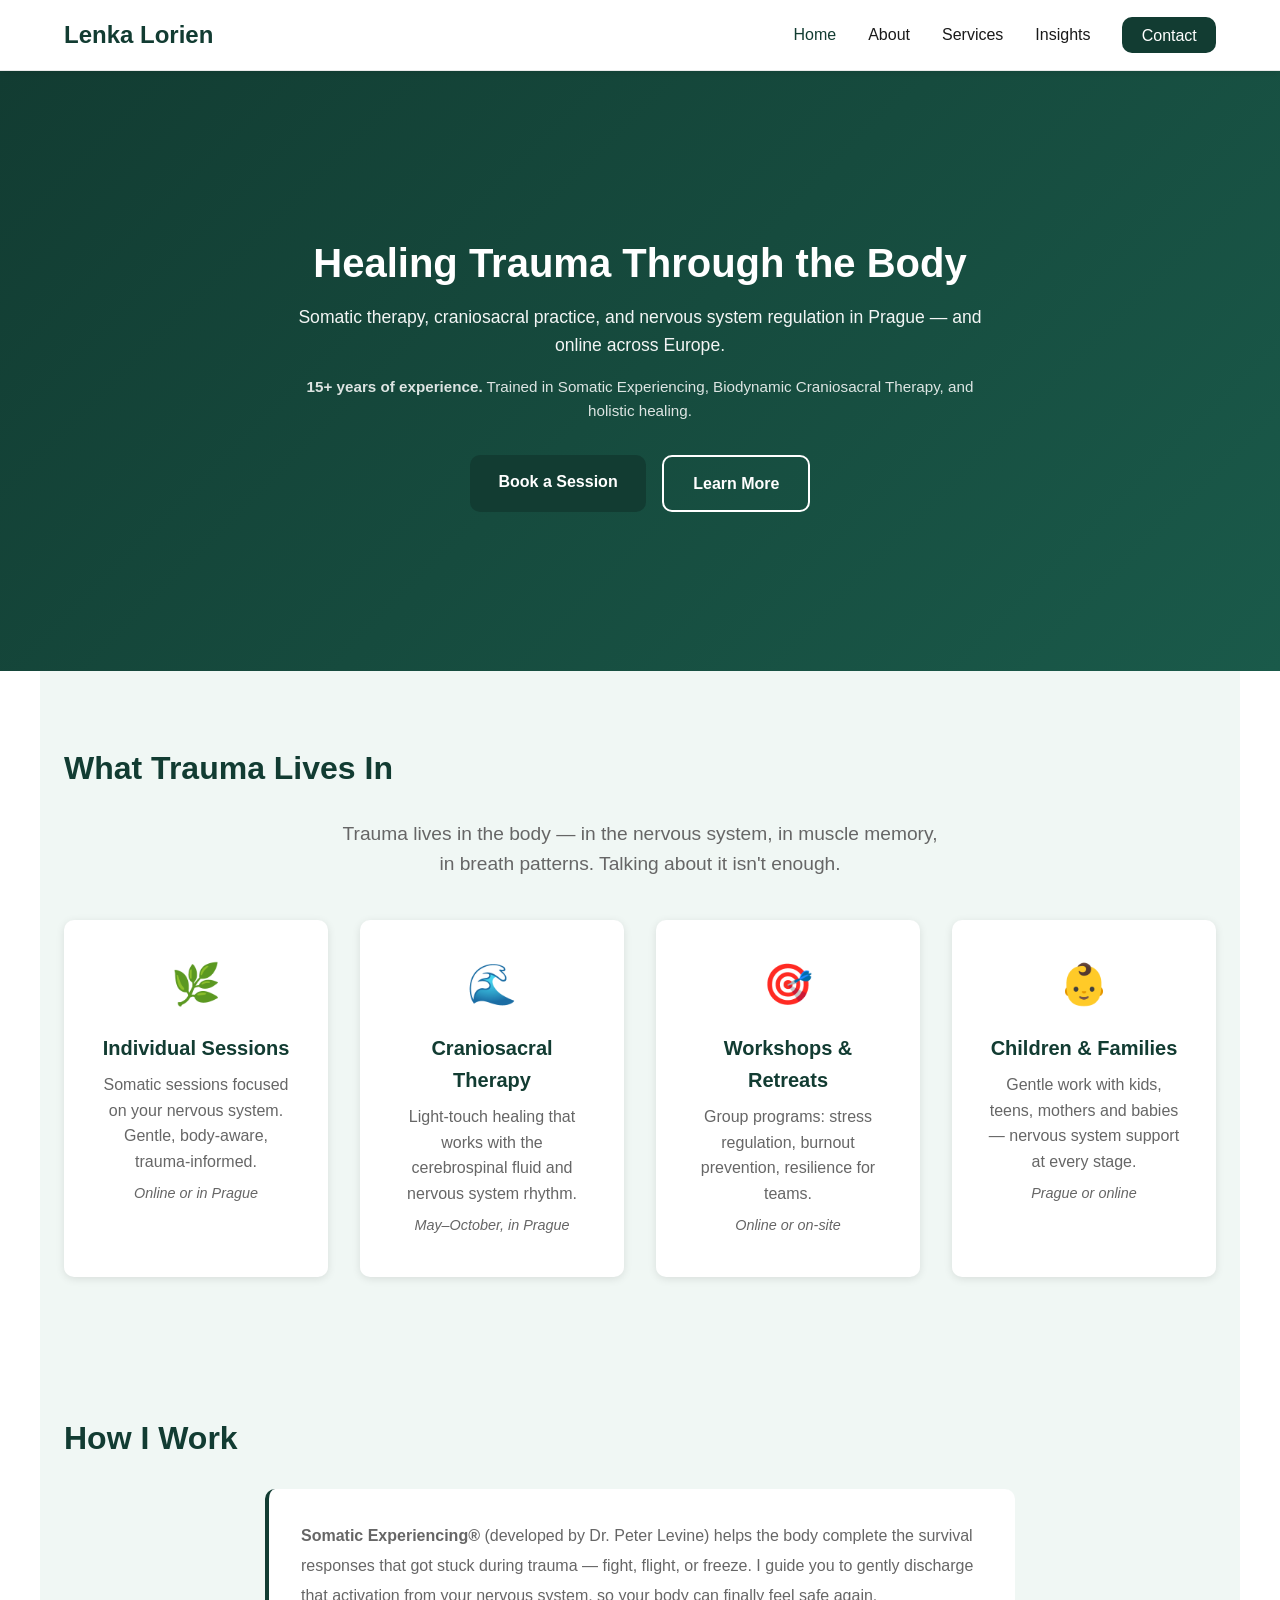
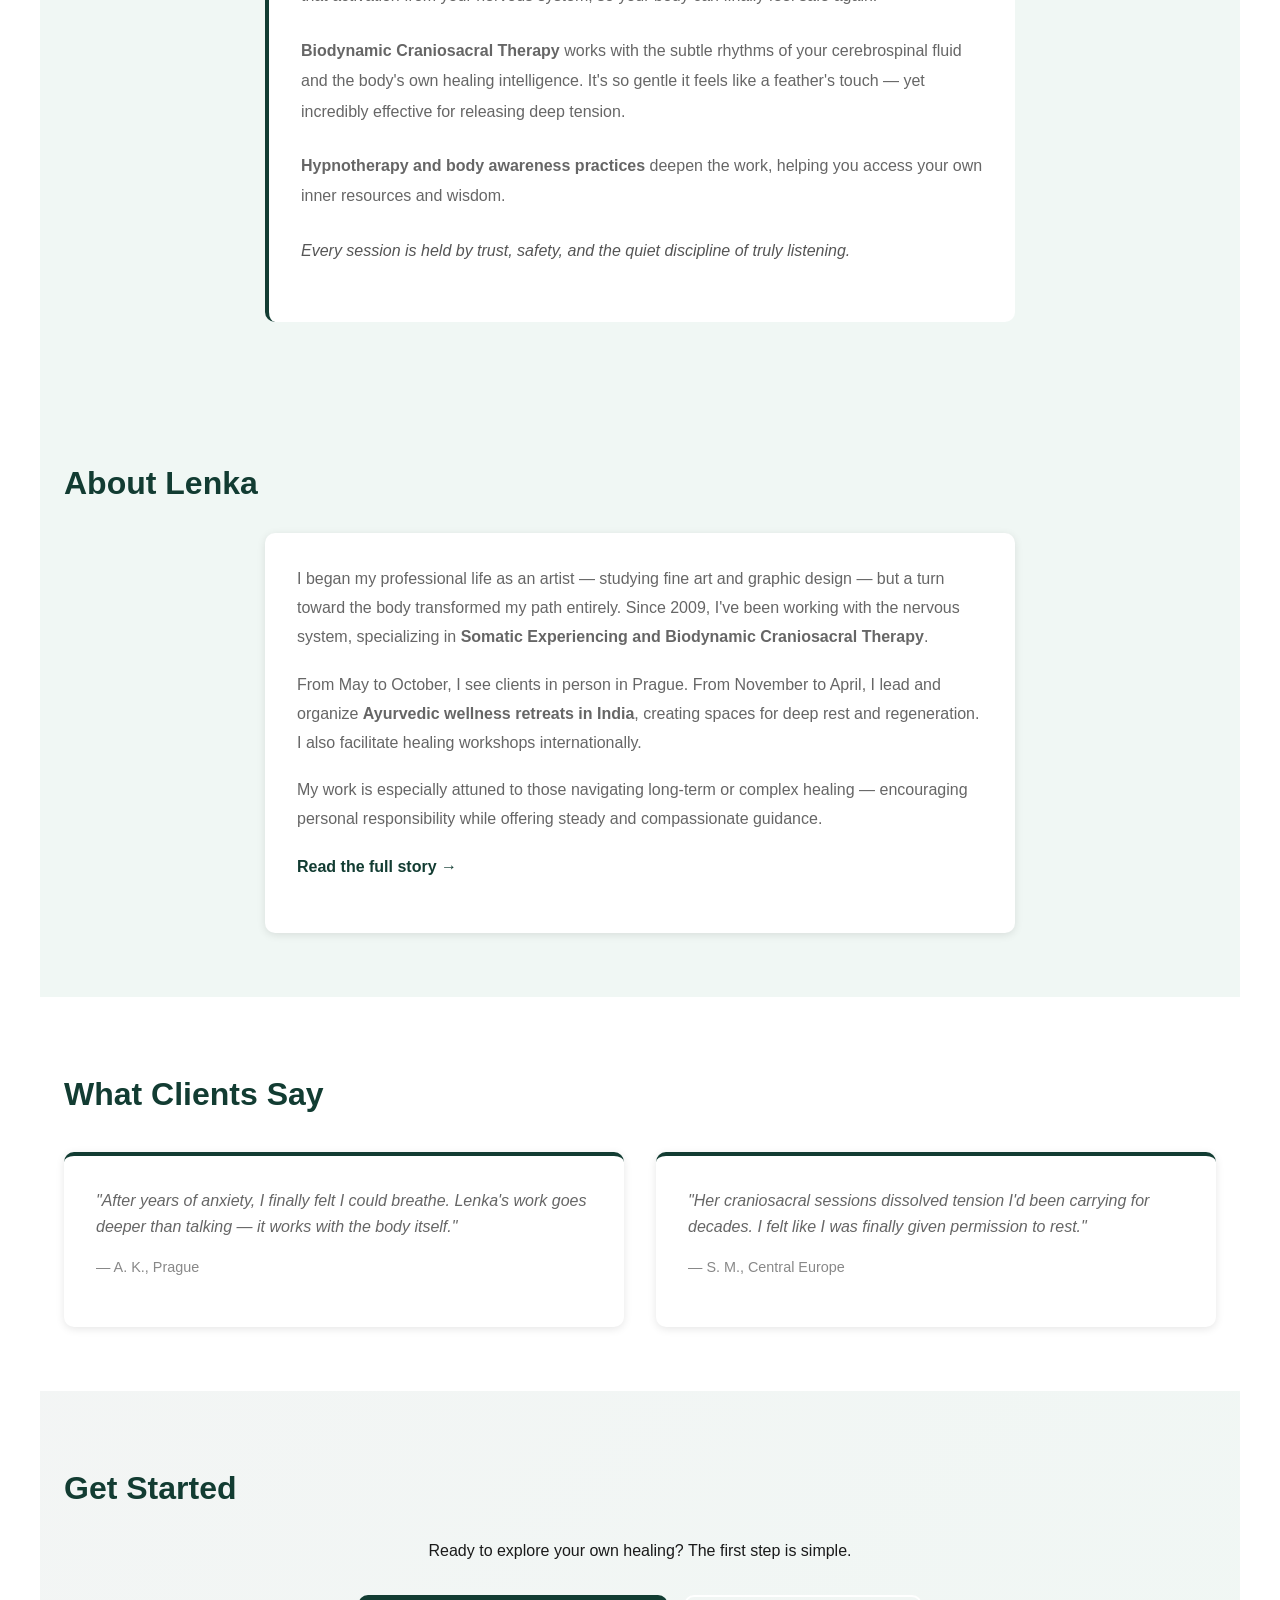
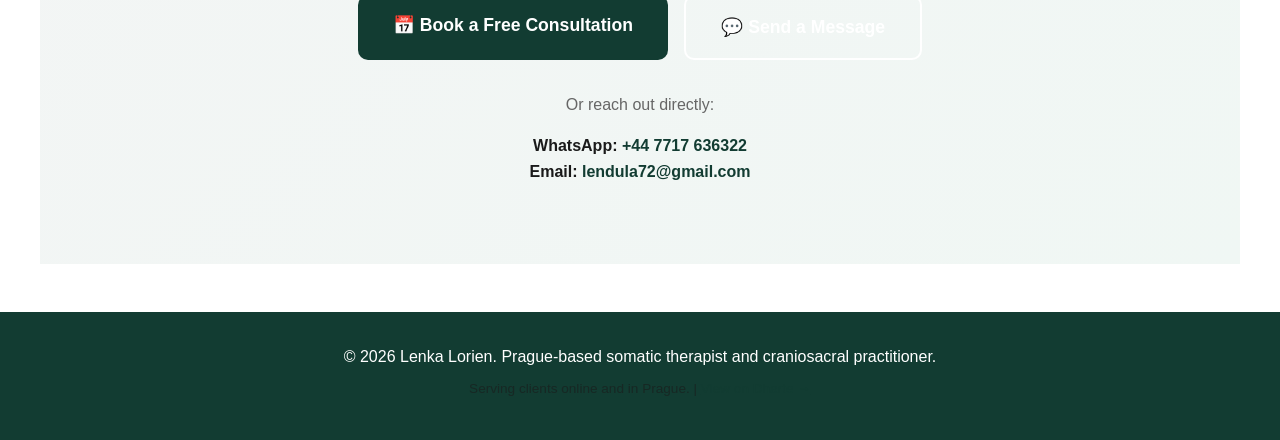
==== index.html @ d8e35fc3 "Initial commit: Lenka website" ====
<!DOCTYPE html>
<html lang="en">
<head>
  <meta charset="UTF-8">
  <meta name="viewport" content="width=device-width, initial-scale=1.0">
  <title>Lenka Lorien — Somatic Therapist & Craniosacral Practitioner</title>
  <meta name="description" content="Lenka Lorien: somatic therapist, craniosacral practitioner in Prague. Healing trauma, stress, burnout. Online & in-person sessions. 15+ years experience.">
  <meta name="keywords" content="somatic therapist Prague, craniosacral therapy, trauma healing, nervous system regulation, Somatic Experiencing">
  <meta property="og:title" content="Lenka Lorien — Somatic Therapist & Craniosacral Practitioner">
  <meta property="og:description" content="Healing trauma and nervous system regulation. Prague-based, serving Central Europe online.">
  <meta property="og:image" content="https://your-domain.com/images/lenka-lorien.jpg">
  <meta property="og:url" content="https://your-domain.com">
  <meta name="theme-color" content="#123C32">
  <link rel="icon" href="data:image/svg+xml,<svg xmlns='http://www.w3.org/2000/svg' viewBox='0 0 100 100'><rect fill='%23123C32' width='100' height='100'/><text x='50' y='65' font-size='50' fill='%23fff' text-anchor='middle' dominant-baseline='middle' font-weight='bold'>L</text></svg>">
  <link rel="stylesheet" href="css/style.css">
</head>
<body>
  <header class="header">
    <nav class="navbar">
      <div class="navbar-brand">
        <a href="index.html" class="logo">Lenka Lorien</a>
      </div>
      <ul class="nav-menu">
        <li><a href="index.html" class="nav-link active">Home</a></li>
        <li><a href="about.html" class="nav-link">About</a></li>
        <li><a href="services.html" class="nav-link">Services</a></li>
        <li><a href="blog.html" class="nav-link">Insights</a></li>
        <li><a href="contact.html" class="nav-link cta">Contact</a></li>
      </ul>
      <button class="hamburger" id="hamburger">
        <span></span><span></span><span></span>
      </button>
    </nav>
  </header>

  <main>
    <!-- HERO SECTION -->
    <section class="hero">
      <div class="hero-content">
        <h1>Healing Trauma Through the Body</h1>
        <p>Somatic therapy, craniosacral practice, and nervous system regulation in Prague — and online across Europe.</p>
        <p style="font-size: 0.95rem; color: rgba(255,255,255,0.9); margin-top: 1rem;">
          <strong>15+ years of experience.</strong> Trained in Somatic Experiencing, Biodynamic Craniosacral Therapy, and holistic healing.
        </p>
        <div class="hero-cta">
          <a href="https://book.com/lenka.kolarova" class="btn btn-primary" target="_blank" rel="noopener">Book a Session</a>
          <a href="about.html" class="btn btn-secondary">Learn More</a>
        </div>
      </div>
      <!-- Hero background image: replace with actual image URL -->
      <div class="hero-bg" style="background: linear-gradient(135deg, #123C32 0%, #1a5a4a 100%);"></div>
    </section>

    <!-- WHAT I DO -->
    <section class="section section-light">
      <h2>What Trauma Lives In</h2>
      <p class="section-intro">Trauma lives in the body — in the nervous system, in muscle memory, in breath patterns. Talking about it isn't enough.</p>

      <div class="offerings">
        <div class="offering">
          <div class="offering-icon">🌿</div>
          <h3>Individual Sessions</h3>
          <p>Somatic sessions focused on your nervous system. Gentle, body-aware, trauma-informed.</p>
          <p style="font-size: 0.9rem; color: #666; margin-top: 0.5rem;"><em>Online or in Prague</em></p>
        </div>

        <div class="offering">
          <div class="offering-icon">🌊</div>
          <h3>Craniosacral Therapy</h3>
          <p>Light-touch healing that works with the cerebrospinal fluid and nervous system rhythm.</p>
          <p style="font-size: 0.9rem; color: #666; margin-top: 0.5rem;"><em>May–October, in Prague</em></p>
        </div>

        <div class="offering">
          <div class="offering-icon">🎯</div>
          <h3>Workshops & Retreats</h3>
          <p>Group programs: stress regulation, burnout prevention, resilience for teams.</p>
          <p style="font-size: 0.9rem; color: #666; margin-top: 0.5rem;"><em>Online or on-site</em></p>
        </div>

        <div class="offering">
          <div class="offering-icon">👶</div>
          <h3>Children & Families</h3>
          <p>Gentle work with kids, teens, mothers and babies — nervous system support at every stage.</p>
          <p style="font-size: 0.9rem; color: #666; margin-top: 0.5rem;"><em>Prague or online</em></p>
        </div>
      </div>
    </section>

    <!-- APPROACH -->
    <section class="section" style="background: #f0f7f4;">
      <h2>How I Work</h2>
      <div class="approach-text">
        <p><strong>Somatic Experiencing®</strong> (developed by Dr. Peter Levine) helps the body complete the survival responses that got stuck during trauma — fight, flight, or freeze. I guide you to gently discharge that activation from your nervous system, so your body can finally feel safe again.</p>

        <p><strong>Biodynamic Craniosacral Therapy</strong> works with the subtle rhythms of your cerebrospinal fluid and the body's own healing intelligence. It's so gentle it feels like a feather's touch — yet incredibly effective for releasing deep tension.</p>

        <p><strong>Hypnotherapy and body awareness practices</strong> deepen the work, helping you access your own inner resources and wisdom.</p>

        <p style="margin-top: 1.5rem; color: #555;"><em>Every session is held by trust, safety, and the quiet discipline of truly listening.</em></p>
      </div>
    </section>

    <!-- ABOUT LENKA (SHORT) -->
    <section class="section section-light">
      <h2>About Lenka</h2>
      <div class="about-short">
        <p>I began my professional life as an artist — studying fine art and graphic design — but a turn toward the body transformed my path entirely. Since 2009, I've been working with the nervous system, specializing in <strong>Somatic Experiencing and Biodynamic Craniosacral Therapy</strong>.</p>

        <p>From May to October, I see clients in person in Prague. From November to April, I lead and organize <strong>Ayurvedic wellness retreats in India</strong>, creating spaces for deep rest and regeneration. I also facilitate healing workshops internationally.</p>

        <p>My work is especially attuned to those navigating long-term or complex healing — encouraging personal responsibility while offering steady and compassionate guidance.</p>

        <p><a href="about.html" style="color: #123C32; font-weight: 600; text-decoration: none;">Read the full story →</a></p>
      </div>
    </section>

    <!-- TESTIMONIALS (optional) -->
    <section class="section">
      <h2>What Clients Say</h2>
      <div class="testimonials">
        <div class="testimonial">
          <p><em>"After years of anxiety, I finally felt I could breathe. Lenka's work goes deeper than talking — it works with the body itself."</em></p>
          <p style="font-size: 0.9rem; color: #888; margin-top: 0.5rem;">— A. K., Prague</p>
        </div>

        <div class="testimonial">
          <p><em>"Her craniosacral sessions dissolved tension I'd been carrying for decades. I felt like I was finally given permission to rest."</em></p>
          <p style="font-size: 0.9rem; color: #888; margin-top: 0.5rem;">— S. M., Central Europe</p>
        </div>
      </div>
    </section>

    <!-- CONTACT SECTION -->
    <section class="section" style="background: linear-gradient(135deg, rgba(18,60,50,0.05) 0%, rgba(240,247,244,1) 100%);">
      <h2>Get Started</h2>
      <div class="contact-intro">
        <p>Ready to explore your own healing? The first step is simple.</p>
      </div>

      <div class="cta-buttons">
        <a href="https://book.com/lenka.kolarova" class="btn btn-primary btn-lg" target="_blank" rel="noopener">📅 Book a Free Consultation</a>
        <a href="contact.html" class="btn btn-secondary btn-lg">💬 Send a Message</a>
      </div>

      <div class="contact-options">
        <p style="text-align: center; color: #666; margin-top: 2rem;">Or reach out directly:</p>
        <p style="text-align: center; font-size: 1rem;">
          <strong>WhatsApp:</strong> <a href="https://wa.me/447717636322" style="color: #123C32;">+44 7717 636322</a><br>
          <strong>Email:</strong> <a href="mailto:lendula72@gmail.com" style="color: #123C32;">lendula72@gmail.com</a>
        </p>
      </div>
    </section>
  </main>

  <footer class="footer">
    <p>&copy; 2026 Lenka Lorien. Prague-based somatic therapist and craniosacral practitioner.</p>
    <p style="font-size: 0.85rem; color: rgba(26,26,26,0.6); margin-top: 0.5rem;">Serving clients online and in Prague. | <a href="https://dharte.com/lenka" style="color: #123C32;">View on Dharte →</a></p>
  </footer>

  <script src="js/main.js"></script>
  <script type="application/ld+json">
  {
    "@context": "https://schema.org",
    "@type": "LocalBusiness",
    "name": "Lenka Lorien",
    "description": "Somatic therapist and craniosacral practitioner",
    "address": {
      "@type": "PostalAddress",
      "addressLocality": "Prague",
      "addressCountry": "CZ"
    },
    "url": "https://your-domain.com",
    "telephone": "+447717636322",
    "email": "lendula72@gmail.com",
    "areaServed": ["CZ", "EU"],
    "knowsAbout": ["Somatic Experiencing", "Craniosacral Therapy", "Trauma Healing", "Nervous System Regulation"],
    "serviceType": "Therapy"
  }
  </script>
</body>
</html>
---- css/style.css ----
/* Lenka Lorien — Website Styles */

/* CSS Custom Properties (adjust these for theming) */
:root {
  --primary-color: #123C32;
  --secondary-color: #f0f7f4;
  --accent-color: #9d174d;
  --text-color: #1a1a1a;
  --text-light: #666;
  --border-color: #e8e8e8;
  --shadow: 0 2px 8px rgba(0, 0, 0, 0.1);
  --shadow-lg: 0 4px 20px rgba(0, 0, 0, 0.15);
  --radius: 10px;
  --spacing-unit: 1rem;
}

/* Reset & Base */
* {
  margin: 0;
  padding: 0;
  box-sizing: border-box;
}

html {
  scroll-behavior: smooth;
}

body {
  font-family: -apple-system, BlinkMacSystemFont, 'Segoe UI', Roboto, 'Helvetica Neue', Arial, sans-serif;
  color: var(--text-color);
  background-color: #fff;
  line-height: 1.6;
}

/* Typography */
h1, h2, h3, h4 { font-weight: 700; margin: 0.5rem 0; }
h1 { font-size: 2.5rem; line-height: 1.2; }
h2 { font-size: 2rem; color: var(--primary-color); margin-bottom: 1.5rem; }
h3 { font-size: 1.25rem; margin-bottom: 0.5rem; }

p { margin-bottom: 1rem; }
a { color: var(--primary-color); text-decoration: underline; }
a:hover { opacity: 0.8; }

/* Header & Navigation */
.header {
  position: sticky;
  top: 0;
  z-index: 1000;
  background: #fff;
  border-bottom: 1px solid var(--border-color);
  box-shadow: var(--shadow);
}

.navbar {
  display: flex;
  justify-content: space-between;
  align-items: center;
  max-width: 1200px;
  margin: 0 auto;
  padding: 1rem 1.5rem;
}

.navbar-brand .logo {
  font-size: 1.5rem;
  font-weight: 700;
  color: var(--primary-color);
  text-decoration: none;
}

.nav-menu {
  display: flex;
  list-style: none;
  gap: 2rem;
  align-items: center;
}

.nav-link {
  text-decoration: none;
  color: var(--text-color);
  font-weight: 500;
  transition: color 0.3s;
}

.nav-link:hover,
.nav-link.active {
  color: var(--primary-color);
}

.nav-link.cta {
  background: var(--primary-color);
  color: #fff;
  padding: 0.6rem 1.2rem;
  border-radius: var(--radius);
  text-decoration: none;
}

.nav-link.cta:hover {
  opacity: 0.9;
  color: #fff;
}

.hamburger {
  display: none;
  flex-direction: column;
  background: none;
  border: none;
  cursor: pointer;
}

.hamburger span {
  width: 25px;
  height: 3px;
  background: var(--text-color);
  margin: 5px 0;
  transition: 0.3s;
}

/* Hero Section */
.hero {
  position: relative;
  display: flex;
  align-items: center;
  justify-content: center;
  min-height: 600px;
  padding: 3rem 1.5rem;
  overflow: hidden;
}

.hero-bg {
  position: absolute;
  top: 0;
  left: 0;
  right: 0;
  bottom: 0;
  z-index: -1;
}

.hero-content {
  max-width: 700px;
  text-align: center;
  color: #fff;
  position: relative;
  z-index: 1;
}

.hero h1 {
  color: #fff;
  margin-bottom: 1rem;
}

.hero p {
  font-size: 1.1rem;
  margin-bottom: 1rem;
  opacity: 0.95;
}

.hero-cta {
  display: flex;
  gap: 1rem;
  justify-content: center;
  margin-top: 2rem;
  flex-wrap: wrap;
}

/* Buttons */
.btn {
  display: inline-block;
  padding: 0.85rem 1.8rem;
  border-radius: var(--radius);
  text-decoration: none;
  font-weight: 600;
  transition: all 0.3s;
  cursor: pointer;
  border: none;
  text-align: center;
}

.btn-primary {
  background: var(--primary-color);
  color: #fff;
}

.btn-primary:hover {
  background: #0e3026;
  transform: translateY(-2px);
  box-shadow: var(--shadow-lg);
}

.btn-secondary {
  background: transparent;
  color: #fff;
  border: 2px solid #fff;
}

.btn-secondary:hover {
  background: rgba(255, 255, 255, 0.1);
  transform: translateY(-2px);
}

.btn-lg {
  padding: 1rem 2.2rem;
  font-size: 1.1rem;
}

/* Sections */
.section {
  max-width: 1200px;
  margin: 0 auto;
  padding: 4rem 1.5rem;
}

.section-light {
  background: var(--secondary-color);
}

.section-intro {
  font-size: 1.2rem;
  color: var(--text-light);
  max-width: 600px;
  margin-bottom: 2rem;
  text-align: center;
  margin-left: auto;
  margin-right: auto;
}

/* Offerings Grid */
.offerings {
  display: grid;
  grid-template-columns: repeat(auto-fit, minmax(250px, 1fr));
  gap: 2rem;
  margin-top: 2.5rem;
}

.offering {
  background: #fff;
  padding: 2rem;
  border-radius: var(--radius);
  box-shadow: var(--shadow);
  text-align: center;
  transition: transform 0.3s, box-shadow 0.3s;
}

.offering:hover {
  transform: translateY(-5px);
  box-shadow: var(--shadow-lg);
}

.offering-icon {
  font-size: 2.5rem;
  margin-bottom: 1rem;
}

.offering h3 {
  color: var(--primary-color);
  margin-bottom: 0.5rem;
}

.offering p {
  color: var(--text-light);
  margin-bottom: 0.5rem;
}

/* About Section */
.about-short {
  max-width: 750px;
  margin: 0 auto;
  background: #fff;
  padding: 2rem;
  border-radius: var(--radius);
  box-shadow: var(--shadow);
}

.about-short p {
  color: var(--text-light);
  margin-bottom: 1.2rem;
  line-height: 1.8;
}

/* Approach Section */
.approach-text {
  max-width: 750px;
  margin: 0 auto;
  background: #fff;
  padding: 2rem;
  border-radius: var(--radius);
  border-left: 4px solid var(--primary-color);
}

.approach-text p {
  color: var(--text-light);
  line-height: 1.9;
  margin-bottom: 1.5rem;
}

/* Testimonials */
.testimonials {
  display: grid;
  grid-template-columns: repeat(auto-fit, minmax(300px, 1fr));
  gap: 2rem;
  margin-top: 2rem;
}

.testimonial {
  background: #fff;
  padding: 2rem;
  border-radius: var(--radius);
  box-shadow: var(--shadow);
  border-top: 4px solid var(--primary-color);
}

.testimonial p {
  color: var(--text-light);
}

/* Contact Section */
.contact-intro {
  text-align: center;
  max-width: 600px;
  margin: 0 auto 2rem;
}

.cta-buttons {
  display: flex;
  gap: 1rem;
  justify-content: center;
  margin: 2rem 0;
  flex-wrap: wrap;
}

.contact-options {
  text-align: center;
  margin-top: 2rem;
}

.contact-options a {
  text-decoration: none;
  font-weight: 600;
}

/* Footer */
.footer {
  background: var(--primary-color);
  color: #fff;
  text-align: center;
  padding: 2rem 1.5rem;
  margin-top: 3rem;
}

.footer p {
  margin-bottom: 0.5rem;
}

.footer a {
  color: #fff;
  text-decoration: underline;
}

.footer a:hover {
  opacity: 0.8;
}

/* Forms */
form {
  max-width: 600px;
  margin: 0 auto;
}

.form-group {
  margin-bottom: 1.5rem;
}

label {
  display: block;
  margin-bottom: 0.5rem;
  font-weight: 600;
  color: var(--text-color);
}

input[type="text"],
input[type="email"],
input[type="phone"],
textarea {
  width: 100%;
  padding: 0.85rem;
  border: 1px solid var(--border-color);
  border-radius: var(--radius);
  font-family: inherit;
  font-size: 1rem;
  line-height: 1.5;
}

textarea {
  resize: vertical;
  min-height: 150px;
}

input[type="text"]:focus,
input[type="email"]:focus,
input[type="phone"]:focus,
textarea:focus {
  outline: none;
  border-color: var(--primary-color);
  box-shadow: 0 0 0 3px rgba(18, 60, 50, 0.1);
}

/* Responsive */
@media (max-width: 768px) {
  .nav-menu {
    gap: 1rem;
  }

  .hamburger {
    display: flex;
  }

  .nav-menu {
    position: absolute;
    top: 100%;
    left: 0;
    right: 0;
    background: #fff;
    flex-direction: column;
    gap: 0.5rem;
    padding: 1rem;
    box-shadow: var(--shadow);
    max-height: 0;
    overflow: hidden;
    transition: max-height 0.3s;
  }

  .nav-menu.active {
    max-height: 400px;
  }

  h1 { font-size: 1.75rem; }
  h2 { font-size: 1.5rem; }

  .hero {
    min-height: 400px;
    padding: 2rem 1rem;
  }

  .hero h1 {
    font-size: 1.75rem;
  }

  .hero-cta {
    flex-direction: column;
  }

  .btn {
    width: 100%;
  }

  .cta-buttons {
    flex-direction: column;
  }

  .cta-buttons .btn {
    width: 100%;
  }

  .section {
    padding: 2.5rem 1.5rem;
  }

  .offerings {
    grid-template-columns: 1fr;
  }

  .testimonials {
    grid-template-columns: 1fr;
  }
}

/* Dark Mode (optional) */
@media (prefers-color-scheme: dark) {
  body {
    background: #1a1a1a;
    color: #f0f0f0;
  }

  .header {
    background: #222;
    border-bottom-color: #333;
  }

  .nav-link {
    color: #f0f0f0;
  }

  .offering,
  .about-short,
  .approach-text,
  .testimonial {
    background: #2a2a2a;
    color: #f0f0f0;
  }

  input[type="text"],
  input[type="email"],
  input[type="phone"],
  textarea {
    background: #333;
    color: #f0f0f0;
    border-color: #444;
  }

  .section-light {
    background: #222;
  }
}

/* Print Styles */
@media print {
  .header,
  .footer,
  .nav-menu,
  .hamburger {
    display: none;
  }

  body {
    background: #fff;
  }

  .section {
    page-break-inside: avoid;
  }
}
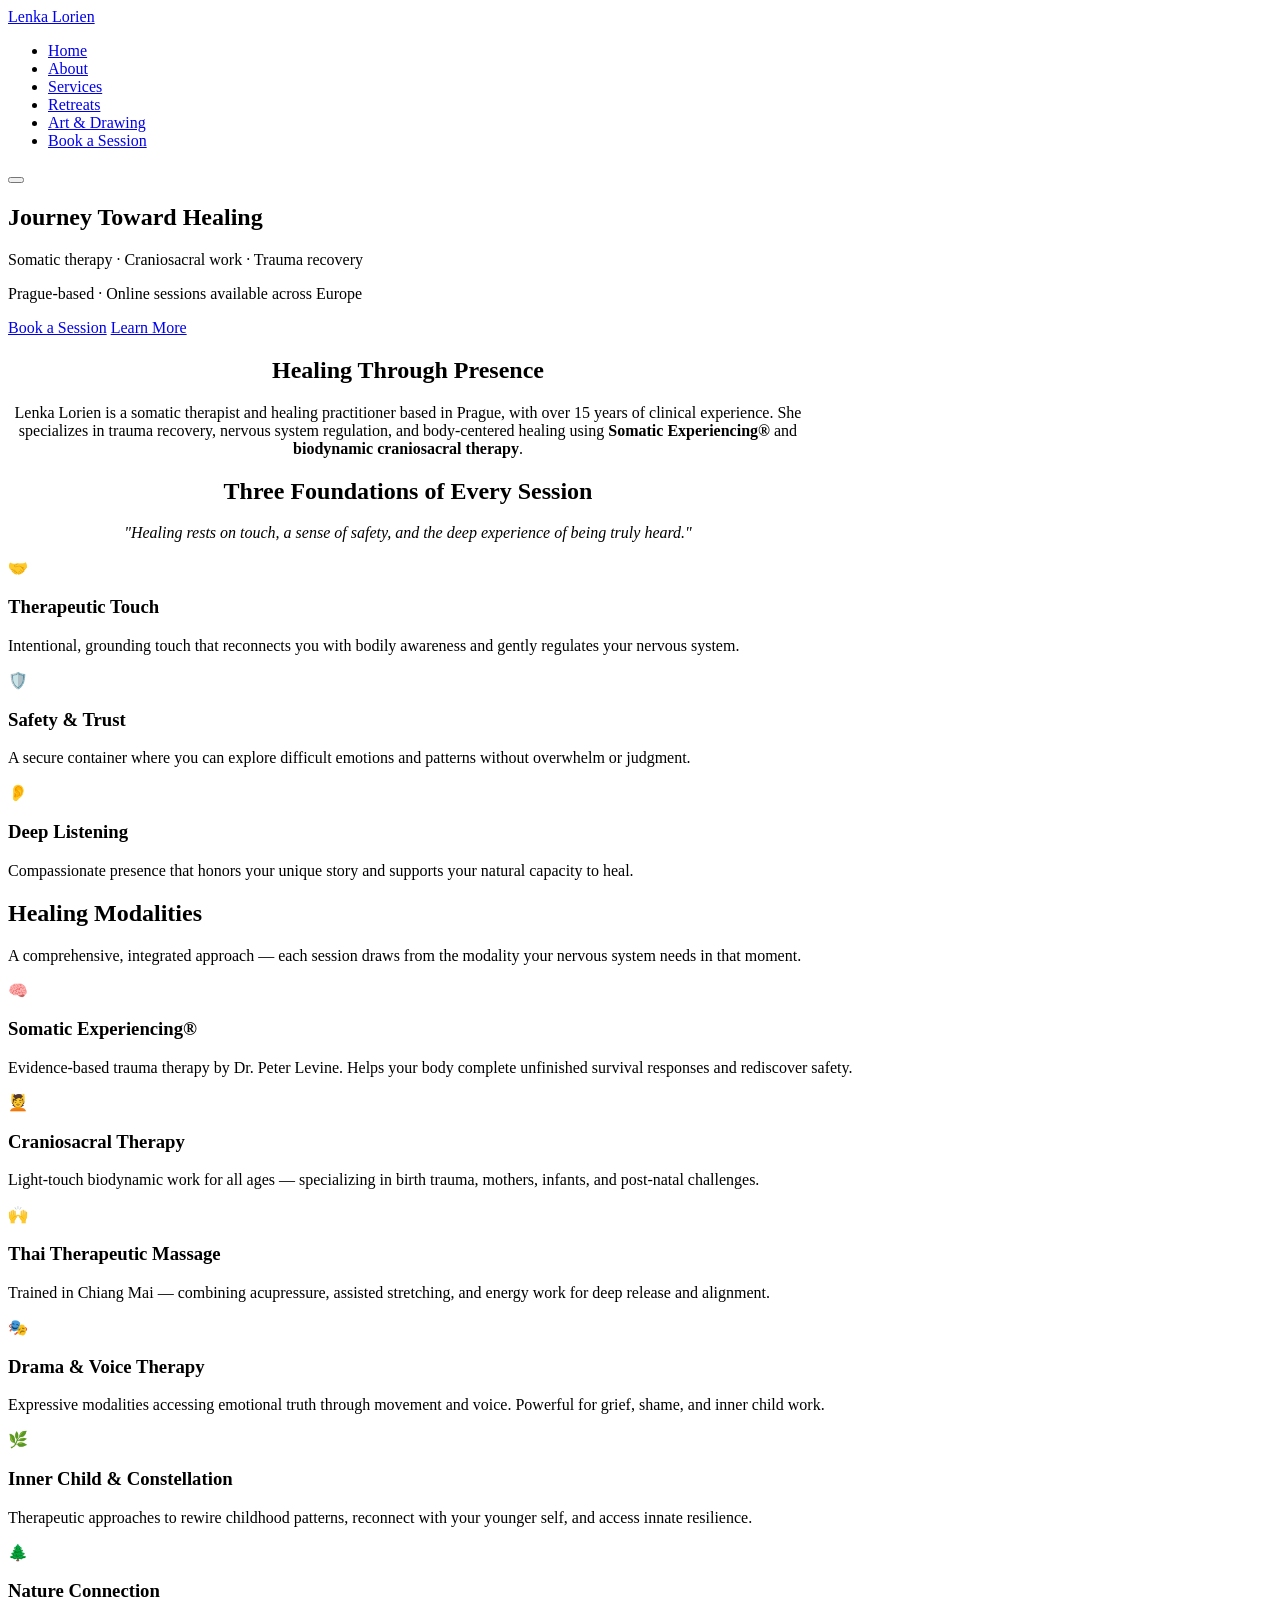
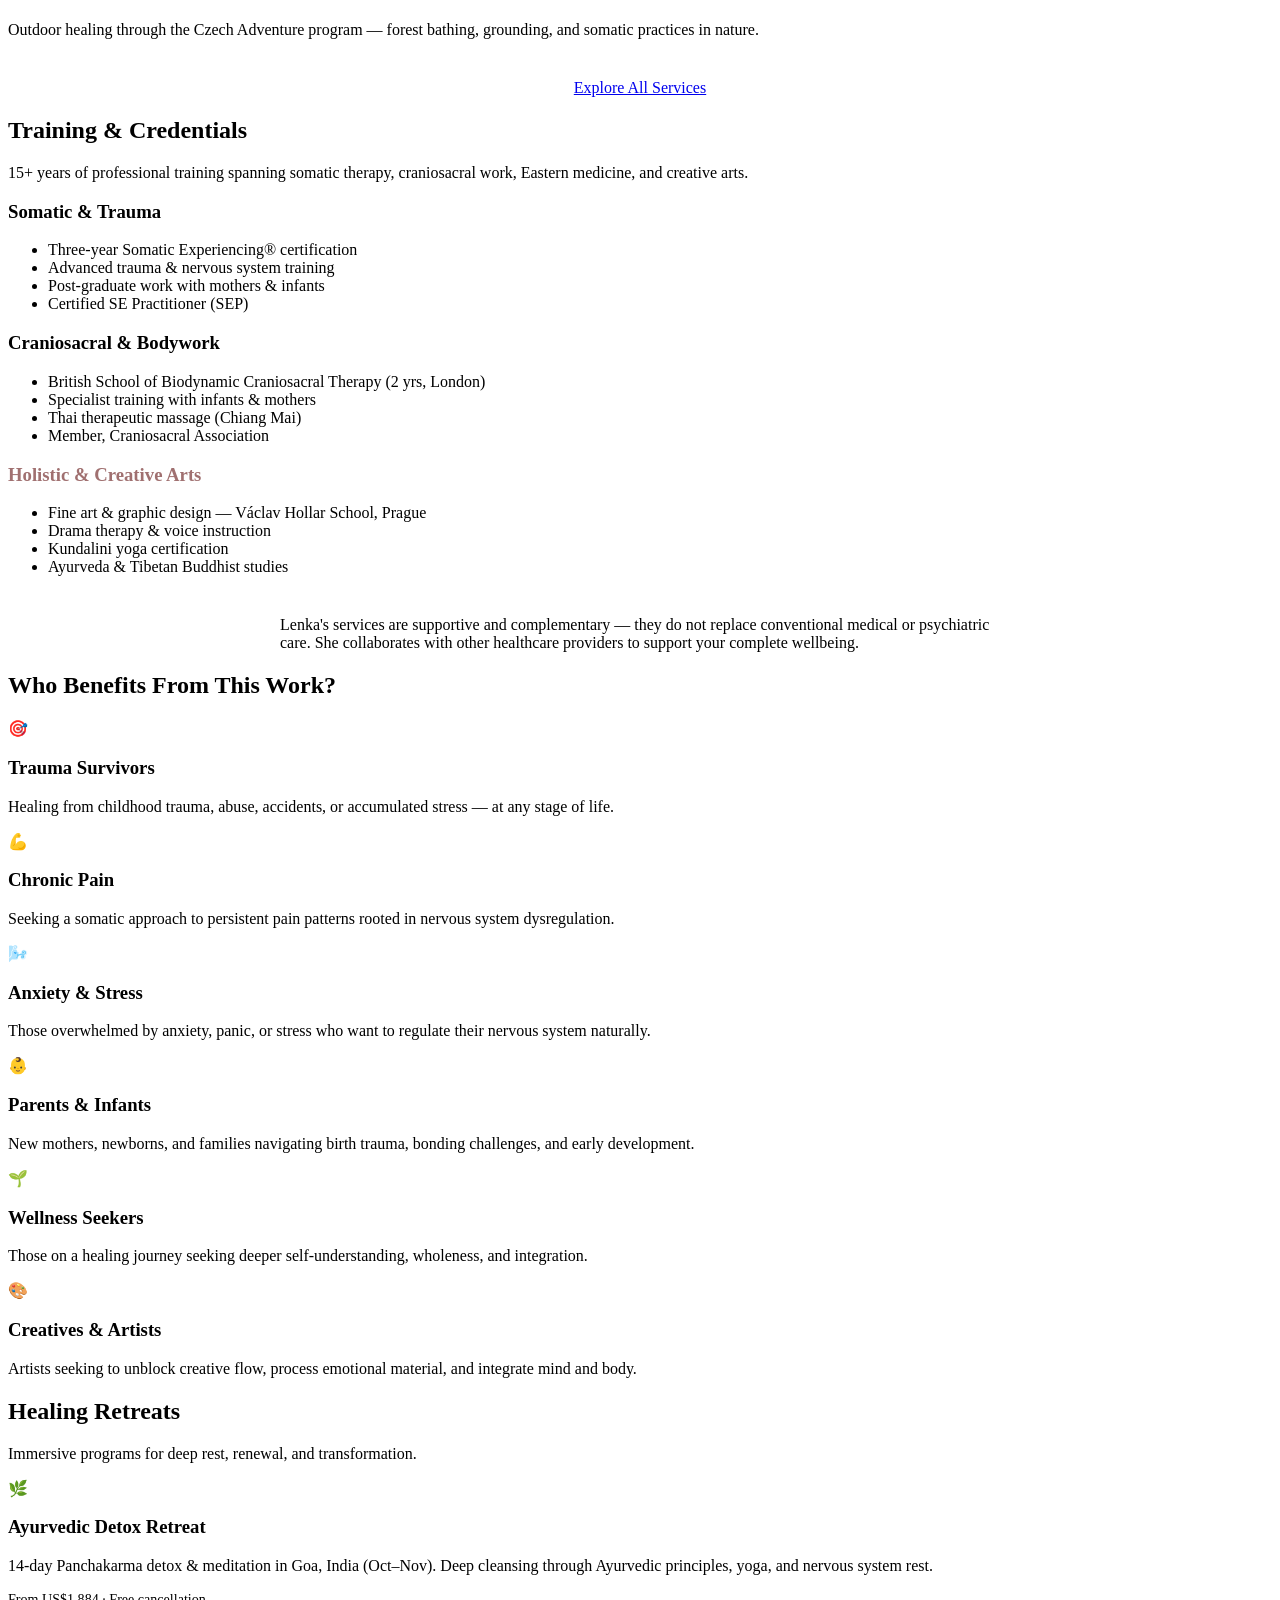
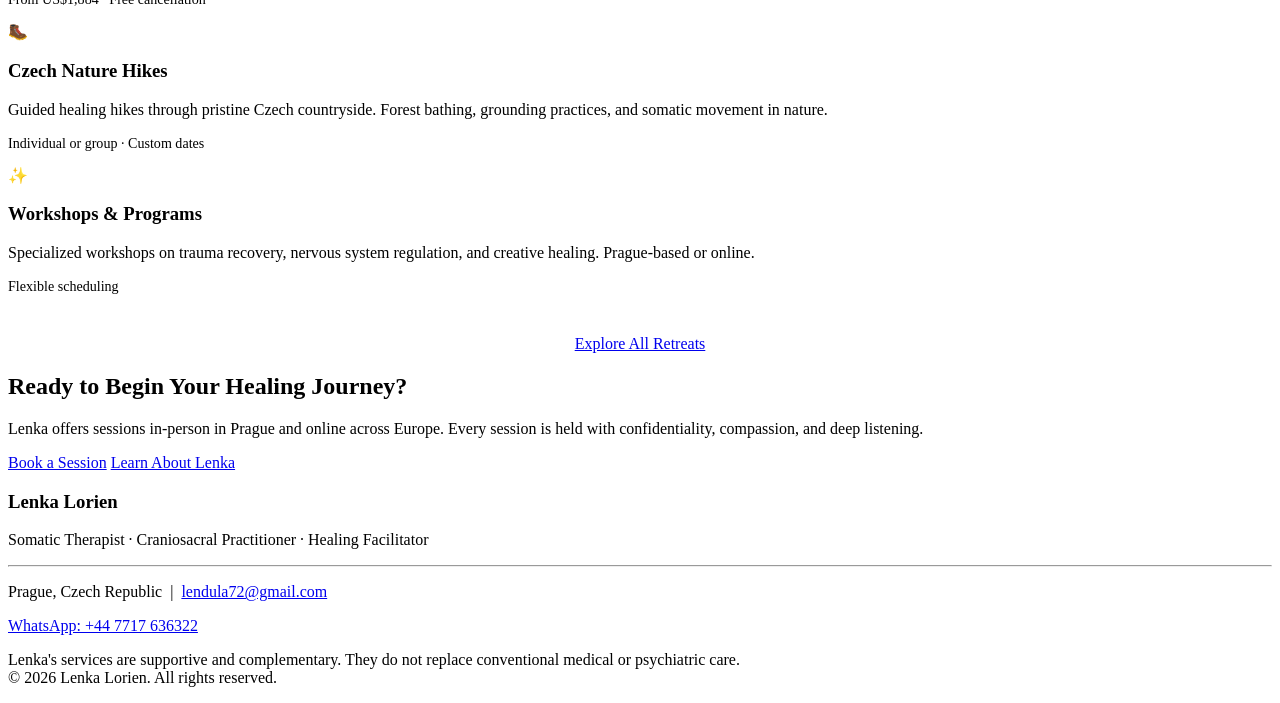
==== commit 0b5643cb: "Sync main with gh-pages rebuild" ====
--- a/index.html
+++ b/index.html
@@ -3,180 +3,269 @@
 <head>
   <meta charset="UTF-8">
   <meta name="viewport" content="width=device-width, initial-scale=1.0">
-  <title>Lenka Lorien — Somatic Therapist & Craniosacral Practitioner</title>
-  <meta name="description" content="Lenka Lorien: somatic therapist, craniosacral practitioner in Prague. Healing trauma, stress, burnout. Online & in-person sessions. 15+ years experience.">
-  <meta name="keywords" content="somatic therapist Prague, craniosacral therapy, trauma healing, nervous system regulation, Somatic Experiencing">
-  <meta property="og:title" content="Lenka Lorien — Somatic Therapist & Craniosacral Practitioner">
-  <meta property="og:description" content="Healing trauma and nervous system regulation. Prague-based, serving Central Europe online.">
-  <meta property="og:image" content="https://your-domain.com/images/lenka-lorien.jpg">
-  <meta property="og:url" content="https://your-domain.com">
-  <meta name="theme-color" content="#123C32">
-  <link rel="icon" href="data:image/svg+xml,<svg xmlns='http://www.w3.org/2000/svg' viewBox='0 0 100 100'><rect fill='%23123C32' width='100' height='100'/><text x='50' y='65' font-size='50' fill='%23fff' text-anchor='middle' dominant-baseline='middle' font-weight='bold'>L</text></svg>">
+  <title>Lenka Lorien | Somatic Therapist & Healing Practitioner · Prague</title>
+  <meta name="description" content="Lenka Lorien — somatic therapist, craniosacral practitioner and trauma specialist based in Prague. Healing through touch, safety, and deep listening.">
+  <meta property="og:title" content="Lenka Lorien | Somatic Therapy & Healing">
+  <meta property="og:description" content="Trauma healing, Somatic Experiencing®, craniosacral therapy, and Ayurvedic retreats.">
+  <meta name="theme-color" content="#6B8F5E">
+  <base href="/lenka/">
+  <link rel="icon" href="data:image/svg+xml,<svg xmlns='http://www.w3.org/2000/svg' viewBox='0 0 100 100'><rect fill='%236B8F5E' rx='22' width='100' height='100'/><text x='50' y='72' font-size='56' fill='%23fff' text-anchor='middle' font-family='Georgia,serif' font-weight='bold'>L</text></svg>">
   <link rel="stylesheet" href="css/style.css">
 </head>
 <body>
   <header class="header">
     <nav class="navbar">
-      <div class="navbar-brand">
-        <a href="index.html" class="logo">Lenka Lorien</a>
-      </div>
-      <ul class="nav-menu">
-        <li><a href="index.html" class="nav-link active">Home</a></li>
-        <li><a href="about.html" class="nav-link">About</a></li>
+      <a href="index.html" class="logo">Lenka <span>Lorien</span></a>
+      <ul class="nav-menu" id="nav-menu">
+        <li><a href="index.html"   class="nav-link active">Home</a></li>
+        <li><a href="about.html"   class="nav-link">About</a></li>
         <li><a href="services.html" class="nav-link">Services</a></li>
-        <li><a href="blog.html" class="nav-link">Insights</a></li>
-        <li><a href="contact.html" class="nav-link cta">Contact</a></li>
+        <li><a href="retreats.html" class="nav-link">Retreats</a></li>
+        <li><a href="art.html"     class="nav-link">Art & Drawing</a></li>
+        <li><a href="contact.html" class="nav-link cta">Book a Session</a></li>
       </ul>
-      <button class="hamburger" id="hamburger">
+      <button class="hamburger" id="hamburger" aria-label="Menu" aria-expanded="false">
         <span></span><span></span><span></span>
       </button>
     </nav>
   </header>
 
   <main>
-    <!-- HERO SECTION -->
-    <section class="hero">
+    <section class="hero" id="top">
       <div class="hero-content">
-        <h1>Healing Trauma Through the Body</h1>
-        <p>Somatic therapy, craniosacral practice, and nervous system regulation in Prague — and online across Europe.</p>
-        <p style="font-size: 0.95rem; color: rgba(255,255,255,0.9); margin-top: 1rem;">
-          <strong>15+ years of experience.</strong> Trained in Somatic Experiencing, Biodynamic Craniosacral Therapy, and holistic healing.
-        </p>
-        <div class="hero-cta">
-          <a href="https://book.com/lenka.kolarova" class="btn btn-primary" target="_blank" rel="noopener">Book a Session</a>
-          <a href="about.html" class="btn btn-secondary">Learn More</a>
-        </div>
-      </div>
-      <!-- Hero background image: replace with actual image URL -->
-      <div class="hero-bg" style="background: linear-gradient(135deg, #123C32 0%, #1a5a4a 100%);"></div>
-    </section>
-
-    <!-- WHAT I DO -->
-    <section class="section section-light">
-      <h2>What Trauma Lives In</h2>
-      <p class="section-intro">Trauma lives in the body — in the nervous system, in muscle memory, in breath patterns. Talking about it isn't enough.</p>
-
-      <div class="offerings">
-        <div class="offering">
-          <div class="offering-icon">🌿</div>
-          <h3>Individual Sessions</h3>
-          <p>Somatic sessions focused on your nervous system. Gentle, body-aware, trauma-informed.</p>
-          <p style="font-size: 0.9rem; color: #666; margin-top: 0.5rem;"><em>Online or in Prague</em></p>
-        </div>
-
-        <div class="offering">
-          <div class="offering-icon">🌊</div>
-          <h3>Craniosacral Therapy</h3>
-          <p>Light-touch healing that works with the cerebrospinal fluid and nervous system rhythm.</p>
-          <p style="font-size: 0.9rem; color: #666; margin-top: 0.5rem;"><em>May–October, in Prague</em></p>
-        </div>
-
-        <div class="offering">
-          <div class="offering-icon">🎯</div>
-          <h3>Workshops & Retreats</h3>
-          <p>Group programs: stress regulation, burnout prevention, resilience for teams.</p>
-          <p style="font-size: 0.9rem; color: #666; margin-top: 0.5rem;"><em>Online or on-site</em></p>
-        </div>
-
-        <div class="offering">
-          <div class="offering-icon">👶</div>
-          <h3>Children & Families</h3>
-          <p>Gentle work with kids, teens, mothers and babies — nervous system support at every stage.</p>
-          <p style="font-size: 0.9rem; color: #666; margin-top: 0.5rem;"><em>Prague or online</em></p>
-        </div>
-      </div>
-    </section>
-
-    <!-- APPROACH -->
-    <section class="section" style="background: #f0f7f4;">
-      <h2>How I Work</h2>
-      <div class="approach-text">
-        <p><strong>Somatic Experiencing®</strong> (developed by Dr. Peter Levine) helps the body complete the survival responses that got stuck during trauma — fight, flight, or freeze. I guide you to gently discharge that activation from your nervous system, so your body can finally feel safe again.</p>
-
-        <p><strong>Biodynamic Craniosacral Therapy</strong> works with the subtle rhythms of your cerebrospinal fluid and the body's own healing intelligence. It's so gentle it feels like a feather's touch — yet incredibly effective for releasing deep tension.</p>
-
-        <p><strong>Hypnotherapy and body awareness practices</strong> deepen the work, helping you access your own inner resources and wisdom.</p>
-
-        <p style="margin-top: 1.5rem; color: #555;"><em>Every session is held by trust, safety, and the quiet discipline of truly listening.</em></p>
-      </div>
-    </section>
-
-    <!-- ABOUT LENKA (SHORT) -->
-    <section class="section section-light">
-      <h2>About Lenka</h2>
-      <div class="about-short">
-        <p>I began my professional life as an artist — studying fine art and graphic design — but a turn toward the body transformed my path entirely. Since 2009, I've been working with the nervous system, specializing in <strong>Somatic Experiencing and Biodynamic Craniosacral Therapy</strong>.</p>
-
-        <p>From May to October, I see clients in person in Prague. From November to April, I lead and organize <strong>Ayurvedic wellness retreats in India</strong>, creating spaces for deep rest and regeneration. I also facilitate healing workshops internationally.</p>
-
-        <p>My work is especially attuned to those navigating long-term or complex healing — encouraging personal responsibility while offering steady and compassionate guidance.</p>
-
-        <p><a href="about.html" style="color: #123C32; font-weight: 600; text-decoration: none;">Read the full story →</a></p>
-      </div>
-    </section>
-
-    <!-- TESTIMONIALS (optional) -->
-    <section class="section">
-      <h2>What Clients Say</h2>
-      <div class="testimonials">
-        <div class="testimonial">
-          <p><em>"After years of anxiety, I finally felt I could breathe. Lenka's work goes deeper than talking — it works with the body itself."</em></p>
-          <p style="font-size: 0.9rem; color: #888; margin-top: 0.5rem;">— A. K., Prague</p>
-        </div>
-
-        <div class="testimonial">
-          <p><em>"Her craniosacral sessions dissolved tension I'd been carrying for decades. I felt like I was finally given permission to rest."</em></p>
-          <p style="font-size: 0.9rem; color: #888; margin-top: 0.5rem;">— S. M., Central Europe</p>
-        </div>
-      </div>
-    </section>
-
-    <!-- CONTACT SECTION -->
-    <section class="section" style="background: linear-gradient(135deg, rgba(18,60,50,0.05) 0%, rgba(240,247,244,1) 100%);">
-      <h2>Get Started</h2>
-      <div class="contact-intro">
-        <p>Ready to explore your own healing? The first step is simple.</p>
-      </div>
-
-      <div class="cta-buttons">
-        <a href="https://book.com/lenka.kolarova" class="btn btn-primary btn-lg" target="_blank" rel="noopener">📅 Book a Free Consultation</a>
-        <a href="contact.html" class="btn btn-secondary btn-lg">💬 Send a Message</a>
-      </div>
-
-      <div class="contact-options">
-        <p style="text-align: center; color: #666; margin-top: 2rem;">Or reach out directly:</p>
-        <p style="text-align: center; font-size: 1rem;">
-          <strong>WhatsApp:</strong> <a href="https://wa.me/447717636322" style="color: #123C32;">+44 7717 636322</a><br>
-          <strong>Email:</strong> <a href="mailto:lendula72@gmail.com" style="color: #123C32;">lendula72@gmail.com</a>
-        </p>
-      </div>
-    </section>
+        <h1>Journey Toward Healing</h1>
+        <p class="subtitle">Somatic therapy · Craniosacral work · Trauma recovery</p>
+        <p class="tagline">Prague-based · Online sessions available across Europe</p>
+        <div class="hero-btns">
+          <a href="contact.html" class="btn btn-primary btn-lg">Book a Session</a>
+          <a href="#foundations" class="btn btn-outline btn-lg">Learn More</a>
+        </div>
+      </div>
+    </section>
+
+    <!-- INTRO -->
+    <section class="bg-white" id="foundations">
+      <div class="wrap" style="text-align:center; max-width:800px">
+        <div class="sec-head">
+          <h2>Healing Through Presence</h2>
+          <p>Lenka Lorien is a somatic therapist and healing practitioner based in Prague, with over 15 years of clinical experience. She specializes in trauma recovery, nervous system regulation, and body-centered healing using <strong>Somatic Experiencing®</strong> and <strong>biodynamic craniosacral therapy</strong>.</p>
+        </div>
+        <div class="philosophy-box">
+          <h2>Three Foundations of Every Session</h2>
+          <p><em>"Healing rests on touch, a sense of safety, and the deep experience of being truly heard."</em></p>
+        </div>
+      </div>
+    </section>
+
+    <!-- THREE FOUNDATIONS CARDS -->
+    <section class="bg-cream">
+      <div class="wrap">
+        <div class="cards-3">
+          <div class="card sage-top">
+            <div class="card-icon">🤝</div>
+            <h3>Therapeutic Touch</h3>
+            <p>Intentional, grounding touch that reconnects you with bodily awareness and gently regulates your nervous system.</p>
+          </div>
+          <div class="card teal-top">
+            <div class="card-icon">🛡️</div>
+            <h3>Safety &amp; Trust</h3>
+            <p>A secure container where you can explore difficult emotions and patterns without overwhelm or judgment.</p>
+          </div>
+          <div class="card gold-top">
+            <div class="card-icon">👂</div>
+            <h3>Deep Listening</h3>
+            <p>Compassionate presence that honors your unique story and supports your natural capacity to heal.</p>
+          </div>
+        </div>
+      </div>
+    </section>
+
+    <!-- HEALING MODALITIES -->
+    <section class="bg-white">
+      <div class="wrap">
+        <div class="sec-head">
+          <h2>Healing Modalities</h2>
+          <p>A comprehensive, integrated approach — each session draws from the modality your nervous system needs in that moment.</p>
+        </div>
+        <div class="cards-3">
+          <div class="card">
+            <div class="card-icon">🧠</div>
+            <h3>Somatic Experiencing®</h3>
+            <p>Evidence-based trauma therapy by Dr. Peter Levine. Helps your body complete unfinished survival responses and rediscover safety.</p>
+          </div>
+          <div class="card">
+            <div class="card-icon">💆</div>
+            <h3>Craniosacral Therapy</h3>
+            <p>Light-touch biodynamic work for all ages — specializing in birth trauma, mothers, infants, and post-natal challenges.</p>
+          </div>
+          <div class="card">
+            <div class="card-icon">🙌</div>
+            <h3>Thai Therapeutic Massage</h3>
+            <p>Trained in Chiang Mai — combining acupressure, assisted stretching, and energy work for deep release and alignment.</p>
+          </div>
+          <div class="card">
+            <div class="card-icon">🎭</div>
+            <h3>Drama &amp; Voice Therapy</h3>
+            <p>Expressive modalities accessing emotional truth through movement and voice. Powerful for grief, shame, and inner child work.</p>
+          </div>
+          <div class="card">
+            <div class="card-icon">🌿</div>
+            <h3>Inner Child &amp; Constellation</h3>
+            <p>Therapeutic approaches to rewire childhood patterns, reconnect with your younger self, and access innate resilience.</p>
+          </div>
+          <div class="card">
+            <div class="card-icon">🌲</div>
+            <h3>Nature Connection</h3>
+            <p>Outdoor healing through the Czech Adventure program — forest bathing, grounding, and somatic practices in nature.</p>
+          </div>
+        </div>
+        <div style="text-align:center; margin-top:2.5rem">
+          <a href="services.html" class="btn btn-primary btn-lg">Explore All Services</a>
+        </div>
+      </div>
+    </section>
+
+    <!-- CREDENTIALS -->
+    <section class="bg-cream">
+      <div class="wrap">
+        <div class="sec-head">
+          <h2>Training &amp; Credentials</h2>
+          <p>15+ years of professional training spanning somatic therapy, craniosacral work, Eastern medicine, and creative arts.</p>
+        </div>
+        <div class="cards-3">
+          <div class="card sage-top">
+            <h3 style="color:var(--sage)">Somatic &amp; Trauma</h3>
+            <ul class="check-list" style="margin-top:1rem">
+              <li>Three-year Somatic Experiencing® certification</li>
+              <li>Advanced trauma &amp; nervous system training</li>
+              <li>Post-graduate work with mothers &amp; infants</li>
+              <li>Certified SE Practitioner (SEP)</li>
+            </ul>
+          </div>
+          <div class="card teal-top">
+            <h3 style="color:var(--teal)">Craniosacral &amp; Bodywork</h3>
+            <ul class="check-list" style="margin-top:1rem">
+              <li>British School of Biodynamic Craniosacral Therapy (2 yrs, London)</li>
+              <li>Specialist training with infants &amp; mothers</li>
+              <li>Thai therapeutic massage (Chiang Mai)</li>
+              <li>Member, Craniosacral Association</li>
+            </ul>
+          </div>
+          <div class="card rose-top">
+            <h3 style="color:#A07070">Holistic &amp; Creative Arts</h3>
+            <ul class="check-list" style="margin-top:1rem">
+              <li>Fine art &amp; graphic design — Václav Hollar School, Prague</li>
+              <li>Drama therapy &amp; voice instruction</li>
+              <li>Kundalini yoga certification</li>
+              <li>Ayurveda &amp; Tibetan Buddhist studies</li>
+            </ul>
+          </div>
+        </div>
+        <div class="quote-block" style="max-width:720px; margin:2.5rem auto 0">
+          Lenka's services are supportive and complementary — they do not replace conventional medical or psychiatric care. She collaborates with other healthcare providers to support your complete wellbeing.
+        </div>
+      </div>
+    </section>
+
+    <!-- WHO COMES -->
+    <section class="bg-white">
+      <div class="wrap">
+        <div class="sec-head">
+          <h2>Who Benefits From This Work?</h2>
+        </div>
+        <div class="cards-3">
+          <div class="card">
+            <div class="card-icon">🎯</div>
+            <h3>Trauma Survivors</h3>
+            <p>Healing from childhood trauma, abuse, accidents, or accumulated stress — at any stage of life.</p>
+          </div>
+          <div class="card">
+            <div class="card-icon">💪</div>
+            <h3>Chronic Pain</h3>
+            <p>Seeking a somatic approach to persistent pain patterns rooted in nervous system dysregulation.</p>
+          </div>
+          <div class="card">
+            <div class="card-icon">🌬️</div>
+            <h3>Anxiety &amp; Stress</h3>
+            <p>Those overwhelmed by anxiety, panic, or stress who want to regulate their nervous system naturally.</p>
+          </div>
+          <div class="card">
+            <div class="card-icon">👶</div>
+            <h3>Parents &amp; Infants</h3>
+            <p>New mothers, newborns, and families navigating birth trauma, bonding challenges, and early development.</p>
+          </div>
+          <div class="card">
+            <div class="card-icon">🌱</div>
+            <h3>Wellness Seekers</h3>
+            <p>Those on a healing journey seeking deeper self-understanding, wholeness, and integration.</p>
+          </div>
+          <div class="card">
+            <div class="card-icon">🎨</div>
+            <h3>Creatives &amp; Artists</h3>
+            <p>Artists seeking to unblock creative flow, process emotional material, and integrate mind and body.</p>
+          </div>
+        </div>
+      </div>
+    </section>
+
+    <!-- RETREATS HIGHLIGHT -->
+    <section class="bg-cream">
+      <div class="wrap">
+        <div class="sec-head">
+          <h2>Healing Retreats</h2>
+          <p>Immersive programs for deep rest, renewal, and transformation.</p>
+        </div>
+        <div class="cards-3">
+          <div class="card teal-top">
+            <div class="card-icon">🌿</div>
+            <h3>Ayurvedic Detox Retreat</h3>
+            <p>14-day Panchakarma detox &amp; meditation in Goa, India (Oct–Nov). Deep cleansing through Ayurvedic principles, yoga, and nervous system rest.</p>
+            <p style="font-size:0.88rem; color:var(--gray-light); margin-top:0.75rem">From US$1,884 · Free cancellation</p>
+          </div>
+          <div class="card sage-top">
+            <div class="card-icon">🥾</div>
+            <h3>Czech Nature Hikes</h3>
+            <p>Guided healing hikes through pristine Czech countryside. Forest bathing, grounding practices, and somatic movement in nature.</p>
+            <p style="font-size:0.88rem; color:var(--gray-light); margin-top:0.75rem">Individual or group · Custom dates</p>
+          </div>
+          <div class="card gold-top">
+            <div class="card-icon">✨</div>
+            <h3>Workshops &amp; Programs</h3>
+            <p>Specialized workshops on trauma recovery, nervous system regulation, and creative healing. Prague-based or online.</p>
+            <p style="font-size:0.88rem; color:var(--gray-light); margin-top:0.75rem">Flexible scheduling</p>
+          </div>
+        </div>
+        <div style="text-align:center; margin-top:2.5rem">
+          <a href="retreats.html" class="btn btn-teal btn-lg">Explore All Retreats</a>
+        </div>
+      </div>
+    </section>
+
+    <!-- CTA BAND -->
+    <div class="cta-band">
+      <div class="wrap">
+        <h2>Ready to Begin Your Healing Journey?</h2>
+        <p>Lenka offers sessions in-person in Prague and online across Europe. Every session is held with confidentiality, compassion, and deep listening.</p>
+        <div class="hero-btns">
+          <a href="contact.html" class="btn btn-outline btn-lg">Book a Session</a>
+          <a href="about.html"   class="btn btn-primary btn-lg">Learn About Lenka</a>
+        </div>
+      </div>
+    </div>
   </main>
 
   <footer class="footer">
-    <p>&copy; 2026 Lenka Lorien. Prague-based somatic therapist and craniosacral practitioner.</p>
-    <p style="font-size: 0.85rem; color: rgba(26,26,26,0.6); margin-top: 0.5rem;">Serving clients online and in Prague. | <a href="https://dharte.com/lenka" style="color: #123C32;">View on Dharte →</a></p>
+    <div class="footer-inner">
+      <h3>Lenka Lorien</h3>
+      <p class="tagline">Somatic Therapist · Craniosacral Practitioner · Healing Facilitator</p>
+      <hr class="footer-rule">
+      <p>Prague, Czech Republic &nbsp;|&nbsp; <a href="mailto:lendula72@gmail.com">lendula72@gmail.com</a></p>
+      <p><a href="https://wa.me/447717636322">WhatsApp: +44 7717 636322</a></p>
+      <p class="footer-disclaimer">Lenka's services are supportive and complementary. They do not replace conventional medical or psychiatric care.<br>
+      &copy; 2026 Lenka Lorien. All rights reserved.</p>
+    </div>
   </footer>
 
   <script src="js/main.js"></script>
-  <script type="application/ld+json">
-  {
-    "@context": "https://schema.org",
-    "@type": "LocalBusiness",
-    "name": "Lenka Lorien",
-    "description": "Somatic therapist and craniosacral practitioner",
-    "address": {
-      "@type": "PostalAddress",
-      "addressLocality": "Prague",
-      "addressCountry": "CZ"
-    },
-    "url": "https://your-domain.com",
-    "telephone": "+447717636322",
-    "email": "lendula72@gmail.com",
-    "areaServed": ["CZ", "EU"],
-    "knowsAbout": ["Somatic Experiencing", "Craniosacral Therapy", "Trauma Healing", "Nervous System Regulation"],
-    "serviceType": "Therapy"
-  }
-  </script>
 </body>
 </html>
--- a/css/style.css
+++ b/css/style.css
@@ -1,531 +1,520 @@
-/* Lenka Lorien — Website Styles */
-
-/* CSS Custom Properties (adjust these for theming) */
+/* ─────────────────────────────────────────────────────
+   Lenka Lorien  ·  Healing Website
+   ───────────────────────────────────────────────────── */
+
+@import url('https://fonts.googleapis.com/css2?family=Cormorant+Garamond:ital,wght@0,400;0,500;0,600;1,400;1,500&family=Nunito:wght@300;400;500;600;700&display=swap');
+
+/* ── DESIGN TOKENS ──────────────────────────────────── */
 :root {
-  --primary-color: #123C32;
-  --secondary-color: #f0f7f4;
-  --accent-color: #9d174d;
-  --text-color: #1a1a1a;
-  --text-light: #666;
-  --border-color: #e8e8e8;
-  --shadow: 0 2px 8px rgba(0, 0, 0, 0.1);
-  --shadow-lg: 0 4px 20px rgba(0, 0, 0, 0.15);
-  --radius: 10px;
-  --spacing-unit: 1rem;
-}
-
-/* Reset & Base */
-* {
-  margin: 0;
-  padding: 0;
-  box-sizing: border-box;
-}
-
-html {
-  scroll-behavior: smooth;
-}
-
+  --sage:        #6B8F5E;
+  --sage-light:  #8BAD7E;
+  --sage-pale:   #EAF2E5;
+  --teal:        #4A7C87;
+  --teal-light:  #6FA0AC;
+  --teal-pale:   #E5F0F3;
+  --gold:        #B8956A;
+  --rose:        #C89898;
+  --cream:       #FAF7F2;
+  --cream-dark:  #F0EBE1;
+  --charcoal:    #252525;
+  --gray:        #6A6A6A;
+  --gray-light:  #A0A0A0;
+  --white:       #FFFFFF;
+  --border:      #E5DFD5;
+
+  --shadow-xs: 0 1px 4px rgba(0,0,0,0.05);
+  --shadow-sm: 0 2px 12px rgba(0,0,0,0.07);
+  --shadow-md: 0 6px 24px rgba(0,0,0,0.10);
+  --shadow-lg: 0 12px 48px rgba(0,0,0,0.13);
+
+  --r-sm: 8px;
+  --r-md: 16px;
+  --r-lg: 24px;
+  --r-pill: 100px;
+}
+
+/* ── RESET ──────────────────────────────────────────── */
+*, *::before, *::after { margin:0; padding:0; box-sizing:border-box; }
+html { scroll-behavior: smooth; }
+img  { max-width:100%; display:block; }
+ul   { list-style: none; }
+
+/* ── BASE TYPOGRAPHY ────────────────────────────────── */
 body {
-  font-family: -apple-system, BlinkMacSystemFont, 'Segoe UI', Roboto, 'Helvetica Neue', Arial, sans-serif;
-  color: var(--text-color);
-  background-color: #fff;
-  line-height: 1.6;
-}
-
-/* Typography */
-h1, h2, h3, h4 { font-weight: 700; margin: 0.5rem 0; }
-h1 { font-size: 2.5rem; line-height: 1.2; }
-h2 { font-size: 2rem; color: var(--primary-color); margin-bottom: 1.5rem; }
-h3 { font-size: 1.25rem; margin-bottom: 0.5rem; }
-
-p { margin-bottom: 1rem; }
-a { color: var(--primary-color); text-decoration: underline; }
-a:hover { opacity: 0.8; }
-
-/* Header & Navigation */
+  font-family: 'Nunito', -apple-system, sans-serif;
+  font-weight: 400;
+  color: var(--charcoal);
+  background: var(--white);
+  line-height: 1.7;
+  -webkit-font-smoothing: antialiased;
+}
+
+h1, h2, h3, h4 {
+  font-family: 'Cormorant Garamond', Georgia, serif;
+  line-height: 1.2;
+  font-weight: 600;
+}
+h1 { font-size: clamp(2.5rem, 5.5vw, 4.2rem); letter-spacing: -0.01em; }
+h2 { font-size: clamp(1.9rem, 3.5vw, 2.7rem); }
+h3 { font-size: 1.4rem; }
+h4 { font-size: 1.1rem; }
+
+p            { color: var(--gray); line-height: 1.85; }
+p + p        { margin-top: 1rem; }
+strong       { color: var(--charcoal); font-weight: 600; }
+a            { color: var(--sage); text-decoration: none; transition: opacity 0.2s; }
+a:hover      { opacity: 0.75; }
+
+/* ── LAYOUT ─────────────────────────────────────────── */
+.wrap {
+  max-width: 1180px;
+  margin: 0 auto;
+  padding: 0 2rem;
+}
+
+section { padding: 5.5rem 0; }
+
+/* full-width backgrounds */
+.bg-white     { background: var(--white); }
+.bg-cream     { background: var(--cream); }
+.bg-cream-dk  { background: var(--cream-dark); }
+.bg-sage      { background: var(--sage); }
+.bg-dark      { background: #1C2A20; }
+
+/* section header */
+.sec-head       { text-align: center; margin-bottom: 3.5rem; }
+.sec-head h2    { color: var(--sage); margin-bottom: 0.75rem; }
+.sec-head p     { max-width: 580px; margin: 0 auto; font-size: 1.05rem; }
+
+/* ── NAVIGATION ─────────────────────────────────────── */
 .header {
   position: sticky;
   top: 0;
-  z-index: 1000;
-  background: #fff;
-  border-bottom: 1px solid var(--border-color);
-  box-shadow: var(--shadow);
+  z-index: 999;
+  background: rgba(255,255,255,0.97);
+  backdrop-filter: blur(10px);
+  border-bottom: 1px solid var(--border);
+  box-shadow: var(--shadow-xs);
 }
 
 .navbar {
+  max-width: 1180px;
+  margin: 0 auto;
+  padding: 1rem 2rem;
   display: flex;
+  align-items: center;
   justify-content: space-between;
-  align-items: center;
-  max-width: 1200px;
-  margin: 0 auto;
-  padding: 1rem 1.5rem;
-}
-
-.navbar-brand .logo {
-  font-size: 1.5rem;
-  font-weight: 700;
-  color: var(--primary-color);
+}
+
+.logo {
+  font-family: 'Cormorant Garamond', serif;
+  font-size: 1.45rem;
+  font-weight: 600;
+  color: var(--sage);
   text-decoration: none;
-}
+  letter-spacing: 0.01em;
+}
+.logo span { color: var(--teal); }
 
 .nav-menu {
   display: flex;
-  list-style: none;
-  gap: 2rem;
   align-items: center;
+  gap: 2.2rem;
 }
 
 .nav-link {
+  font-weight: 500;
+  font-size: 0.92rem;
+  color: var(--charcoal);
   text-decoration: none;
-  color: var(--text-color);
-  font-weight: 500;
-  transition: color 0.3s;
-}
-
+  letter-spacing: 0.03em;
+  transition: color 0.2s;
+}
 .nav-link:hover,
-.nav-link.active {
-  color: var(--primary-color);
-}
+.nav-link.active { color: var(--sage); }
 
 .nav-link.cta {
-  background: var(--primary-color);
-  color: #fff;
-  padding: 0.6rem 1.2rem;
-  border-radius: var(--radius);
-  text-decoration: none;
-}
-
+  background: var(--sage);
+  color: #fff !important;
+  padding: 0.55rem 1.35rem;
+  border-radius: var(--r-pill);
+  font-weight: 600;
+  transition: background 0.2s, transform 0.2s, box-shadow 0.2s;
+}
 .nav-link.cta:hover {
-  opacity: 0.9;
-  color: #fff;
+  background: var(--sage-light);
+  transform: translateY(-1px);
+  box-shadow: 0 4px 14px rgba(107,143,94,0.3);
+  opacity: 1;
 }
 
 .hamburger {
   display: none;
   flex-direction: column;
+  gap: 5px;
   background: none;
   border: none;
   cursor: pointer;
-}
-
+  padding: 4px;
+}
 .hamburger span {
-  width: 25px;
-  height: 3px;
-  background: var(--text-color);
-  margin: 5px 0;
+  display: block;
+  width: 24px;
+  height: 2px;
+  background: var(--charcoal);
+  border-radius: 2px;
   transition: 0.3s;
 }
 
-/* Hero Section */
+/* ── HERO ────────────────────────────────────────────── */
 .hero {
-  position: relative;
+  min-height: 86vh;
   display: flex;
   align-items: center;
   justify-content: center;
-  min-height: 600px;
-  padding: 3rem 1.5rem;
+  text-align: center;
+  padding: 5rem 2rem;
+  position: relative;
   overflow: hidden;
-}
-
-.hero-bg {
+  background: linear-gradient(140deg, #4A7C87 0%, #5A8E6A 50%, #6B8F5E 100%);
+}
+
+.hero-sm {
+  min-height: 44vh;
+  background: linear-gradient(140deg, #5B8E99 0%, #7A9B6D 100%);
+}
+
+.hero::after {
+  content: '';
   position: absolute;
-  top: 0;
-  left: 0;
-  right: 0;
-  bottom: 0;
-  z-index: -1;
+  inset: 0;
+  background: radial-gradient(ellipse 70% 60% at 80% 20%, rgba(255,255,255,0.06) 0%, transparent 70%),
+              radial-gradient(ellipse 50% 40% at 15% 75%, rgba(255,255,255,0.04) 0%, transparent 60%);
+  pointer-events: none;
 }
 
 .hero-content {
-  max-width: 700px;
-  text-align: center;
-  color: #fff;
   position: relative;
   z-index: 1;
-}
-
-.hero h1 {
-  color: #fff;
-  margin-bottom: 1rem;
-}
-
-.hero p {
-  font-size: 1.1rem;
-  margin-bottom: 1rem;
-  opacity: 0.95;
-}
-
-.hero-cta {
+  max-width: 780px;
+  animation: fadeUp 0.9s ease both;
+}
+
+.hero h1        { color: #fff; margin-bottom: 1.2rem; text-shadow: 0 2px 24px rgba(0,0,0,0.15); }
+.hero .subtitle { color: rgba(255,255,255,0.93); font-size: 1.2rem; font-weight: 400; margin-bottom: 0.6rem; }
+.hero .tagline  { color: rgba(255,255,255,0.75); font-size: 0.97rem; margin-bottom: 2.8rem; }
+
+.hero-btns {
   display: flex;
   gap: 1rem;
   justify-content: center;
-  margin-top: 2rem;
   flex-wrap: wrap;
 }
 
-/* Buttons */
+/* ── BUTTONS ─────────────────────────────────────────── */
 .btn {
-  display: inline-block;
-  padding: 0.85rem 1.8rem;
-  border-radius: var(--radius);
+  display: inline-flex;
+  align-items: center;
+  justify-content: center;
+  gap: 0.5rem;
+  padding: 0.9rem 2rem;
+  border-radius: var(--r-pill);
+  font-family: 'Nunito', sans-serif;
+  font-weight: 600;
+  font-size: 0.97rem;
   text-decoration: none;
-  font-weight: 600;
-  transition: all 0.3s;
   cursor: pointer;
   border: none;
-  text-align: center;
-}
-
+  transition: all 0.25s ease;
+  letter-spacing: 0.02em;
+}
 .btn-primary {
-  background: var(--primary-color);
+  background: var(--sage);
   color: #fff;
-}
-
+  box-shadow: 0 4px 14px rgba(107,143,94,0.25);
+}
 .btn-primary:hover {
-  background: #0e3026;
+  background: var(--sage-light);
   transform: translateY(-2px);
-  box-shadow: var(--shadow-lg);
-}
-
-.btn-secondary {
+  box-shadow: 0 8px 24px rgba(107,143,94,0.35);
+  opacity: 1;
+  color: #fff;
+}
+.btn-outline {
   background: transparent;
   color: #fff;
-  border: 2px solid #fff;
-}
-
-.btn-secondary:hover {
-  background: rgba(255, 255, 255, 0.1);
+  border: 2px solid rgba(255,255,255,0.75);
+}
+.btn-outline:hover {
+  background: rgba(255,255,255,0.12);
   transform: translateY(-2px);
-}
-
-.btn-lg {
-  padding: 1rem 2.2rem;
-  font-size: 1.1rem;
-}
-
-/* Sections */
-.section {
-  max-width: 1200px;
+  border-color: #fff;
+  opacity: 1;
+  color: #fff;
+}
+.btn-teal {
+  background: var(--teal);
+  color: #fff;
+}
+.btn-teal:hover {
+  background: var(--teal-light);
+  transform: translateY(-2px);
+  opacity: 1;
+  color: #fff;
+}
+.btn-lg { padding: 1.05rem 2.5rem; font-size: 1.05rem; }
+
+/* ── CARDS ───────────────────────────────────────────── */
+.cards-3 { display: grid; grid-template-columns: repeat(3, 1fr); gap: 1.8rem; }
+.cards-2 { display: grid; grid-template-columns: repeat(2, 1fr); gap: 2rem; }
+
+.card {
+  background: var(--white);
+  border-radius: var(--r-md);
+  box-shadow: var(--shadow-sm);
+  padding: 2rem;
+  transition: transform 0.25s, box-shadow 0.25s;
+}
+.card:hover     { transform: translateY(-5px); box-shadow: var(--shadow-md); }
+.card-icon      { font-size: 2.2rem; margin-bottom: 1rem; }
+.card h3        { margin-bottom: 0.6rem; }
+.card p         { font-size: 0.95rem; }
+.card.sage-top  { border-top: 3px solid var(--sage); }
+.card.teal-top  { border-top: 3px solid var(--teal); }
+.card.gold-top  { border-top: 3px solid var(--gold); }
+.card.rose-top  { border-top: 3px solid var(--rose); }
+
+/* ── SERVICE BLOCKS ──────────────────────────────────── */
+.svc-block {
+  background: var(--white);
+  border-radius: var(--r-md);
+  box-shadow: var(--shadow-sm);
+  padding: 2.2rem 2.2rem 2.2rem 2.5rem;
+  border-left: 4px solid var(--sage);
+  margin-bottom: 1.8rem;
+  transition: box-shadow 0.2s;
+}
+.svc-block:hover    { box-shadow: var(--shadow-md); }
+.svc-block h3       { color: var(--sage); font-size: 1.45rem; margin-bottom: 0.7rem; }
+.svc-block p        { margin-bottom: 1rem; }
+.svc-block.teal     { border-left-color: var(--teal); }
+.svc-block.teal h3  { color: var(--teal); }
+.svc-block.rose     { border-left-color: var(--rose); }
+.svc-block.rose h3  { color: #A07070; }
+.svc-block.gold     { border-left-color: var(--gold); }
+.svc-block.gold h3  { color: #8A6A40; }
+
+.check-list { margin-top: 0.75rem; }
+.check-list li {
+  position: relative;
+  padding-left: 1.5rem;
+  color: var(--gray);
+  font-size: 0.95rem;
+  line-height: 1.7;
+  margin-bottom: 0.4rem;
+}
+.check-list li::before {
+  content: '✓';
+  position: absolute;
+  left: 0;
+  color: var(--sage);
+  font-weight: 700;
+}
+
+/* ── QUOTE / TESTIMONIAL ─────────────────────────────── */
+.quote-block {
+  font-family: 'Cormorant Garamond', serif;
+  font-size: 1.35rem;
+  font-style: italic;
+  color: var(--charcoal);
+  line-height: 1.65;
+  padding: 2.2rem 2.5rem;
+  background: var(--cream);
+  border-left: 3px solid var(--sage);
+  border-radius: 0 var(--r-md) var(--r-md) 0;
+  margin: 2rem 0;
+}
+.quote-block cite {
+  display: block;
+  font-family: 'Nunito', sans-serif;
+  font-style: normal;
+  font-size: 0.88rem;
+  color: var(--gray-light);
+  margin-top: 0.75rem;
+  letter-spacing: 0.03em;
+}
+
+/* ── FEATURED PHILOSOPHY ─────────────────────────────── */
+.philosophy-box {
+  background: linear-gradient(135deg, var(--sage-pale) 0%, var(--teal-pale) 100%);
+  border-radius: var(--r-lg);
+  padding: 3rem;
+  text-align: center;
+  max-width: 820px;
   margin: 0 auto;
-  padding: 4rem 1.5rem;
-}
-
-.section-light {
-  background: var(--secondary-color);
-}
-
-.section-intro {
-  font-size: 1.2rem;
-  color: var(--text-light);
-  max-width: 600px;
-  margin-bottom: 2rem;
-  text-align: center;
-  margin-left: auto;
-  margin-right: auto;
-}
-
-/* Offerings Grid */
-.offerings {
-  display: grid;
-  grid-template-columns: repeat(auto-fit, minmax(250px, 1fr));
-  gap: 2rem;
-  margin-top: 2.5rem;
-}
-
-.offering {
-  background: #fff;
-  padding: 2rem;
-  border-radius: var(--radius);
-  box-shadow: var(--shadow);
-  text-align: center;
-  transition: transform 0.3s, box-shadow 0.3s;
-}
-
-.offering:hover {
-  transform: translateY(-5px);
-  box-shadow: var(--shadow-lg);
-}
-
-.offering-icon {
-  font-size: 2.5rem;
-  margin-bottom: 1rem;
-}
-
-.offering h3 {
-  color: var(--primary-color);
-  margin-bottom: 0.5rem;
-}
-
-.offering p {
-  color: var(--text-light);
-  margin-bottom: 0.5rem;
-}
-
-/* About Section */
-.about-short {
-  max-width: 750px;
-  margin: 0 auto;
-  background: #fff;
-  padding: 2rem;
-  border-radius: var(--radius);
-  box-shadow: var(--shadow);
-}
-
-.about-short p {
-  color: var(--text-light);
-  margin-bottom: 1.2rem;
-  line-height: 1.8;
-}
-
-/* Approach Section */
-.approach-text {
-  max-width: 750px;
-  margin: 0 auto;
-  background: #fff;
-  padding: 2rem;
-  border-radius: var(--radius);
-  border-left: 4px solid var(--primary-color);
-}
-
-.approach-text p {
-  color: var(--text-light);
-  line-height: 1.9;
-  margin-bottom: 1.5rem;
-}
-
-/* Testimonials */
-.testimonials {
-  display: grid;
-  grid-template-columns: repeat(auto-fit, minmax(300px, 1fr));
-  gap: 2rem;
-  margin-top: 2rem;
-}
-
-.testimonial {
-  background: #fff;
-  padding: 2rem;
-  border-radius: var(--radius);
-  box-shadow: var(--shadow);
-  border-top: 4px solid var(--primary-color);
-}
-
-.testimonial p {
-  color: var(--text-light);
-}
-
-/* Contact Section */
-.contact-intro {
-  text-align: center;
-  max-width: 600px;
-  margin: 0 auto 2rem;
-}
-
-.cta-buttons {
+}
+.philosophy-box h2 { color: var(--teal); font-size: 1.8rem; margin-bottom: 1rem; }
+.philosophy-box p  { font-size: 1.05rem; max-width: 620px; margin: 0 auto; }
+
+/* ── CONTACT ─────────────────────────────────────────── */
+.contact-grid { display: grid; grid-template-columns: 3fr 2fr; gap: 3.5rem; align-items: start; }
+
+.contact-info { background: var(--cream); border-radius: var(--r-md); padding: 2.2rem; }
+.contact-item { margin-bottom: 1.8rem; padding-bottom: 1.8rem; border-bottom: 1px solid var(--border); }
+.contact-item:last-child { border-bottom: none; margin-bottom: 0; padding-bottom: 0; }
+.contact-item h4 { color: var(--teal); font-family: 'Nunito', sans-serif; font-size: 0.82rem; font-weight: 700; text-transform: uppercase; letter-spacing: 0.08em; margin-bottom: 0.5rem; }
+.contact-item a  { color: var(--sage); font-weight: 600; font-size: 1.05rem; }
+.contact-item p  { font-size: 0.88rem; color: var(--gray-light); margin-top: 0.3rem; }
+
+.contact-info-panel {
+  background: var(--cream);
+  border-radius: var(--r-md);
+  padding: 2.2rem;
+}
+.contact-method {
   display: flex;
   gap: 1rem;
-  justify-content: center;
-  margin: 2rem 0;
-  flex-wrap: wrap;
-}
-
-.contact-options {
+  align-items: flex-start;
+  padding: 1.2rem 0;
+  border-bottom: 1px solid var(--border);
+}
+.contact-method:last-child { border-bottom: none; }
+.contact-method strong { display: block; color: var(--teal); font-size: 0.82rem; text-transform: uppercase; letter-spacing: 0.07em; margin-bottom: 0.3rem; }
+.contact-method p { font-size: 0.95rem; margin: 0 0 0.15rem; }
+.contact-icon { font-size: 1.5rem; line-height: 1; margin-top: 0.15rem; flex-shrink: 0; }
+.contact-note { font-size: 0.82rem; color: var(--gray-light); }
+
+.form-group { margin-bottom: 1.4rem; }
+.form-group label {
+  display: block;
+  margin-bottom: 0.35rem;
+  font-size: 0.82rem;
+  font-weight: 700;
+  text-transform: uppercase;
+  letter-spacing: 0.06em;
+  color: var(--charcoal);
+}
+.form-group input,
+.form-group textarea,
+.form-group select {
+  width: 100%;
+  padding: 0.85rem 1rem;
+  border: 1.5px solid var(--border);
+  border-radius: var(--r-sm);
+  font-family: 'Nunito', sans-serif;
+  font-size: 1rem;
+  color: var(--charcoal);
+  background: var(--white);
+  transition: border-color 0.2s, box-shadow 0.2s;
+  appearance: none;
+}
+.form-group input:focus,
+.form-group textarea:focus,
+.form-group select:focus {
+  outline: none;
+  border-color: var(--sage);
+  box-shadow: 0 0 0 3px rgba(107,143,94,0.13);
+}
+.form-group textarea { min-height: 130px; resize: vertical; }
+
+/* ── FAQ ─────────────────────────────────────────────── */
+.faq-item            { padding: 1.8rem 0; border-bottom: 1px solid var(--border); }
+.faq-item:last-child { border-bottom: none; }
+.faq-item h3         { color: var(--teal); font-size: 1.15rem; margin-bottom: 0.5rem; }
+
+/* ── CREDENTIALS ─────────────────────────────────────── */
+.cred-pills { display: flex; flex-wrap: wrap; gap: 0.6rem; margin-top: 1rem; }
+.cred-pills li {
+  background: var(--cream);
+  border: 1px solid var(--border);
+  border-radius: var(--r-pill);
+  padding: 0.35rem 0.95rem;
+  font-size: 0.88rem;
+  color: var(--charcoal);
+  font-weight: 500;
+}
+
+/* ── CTA BAND ─────────────────────────────────────────── */
+.cta-band {
+  background: linear-gradient(140deg, #4A7C87 0%, #5A8E6A 100%);
   text-align: center;
-  margin-top: 2rem;
-}
-
-.contact-options a {
-  text-decoration: none;
-  font-weight: 600;
-}
-
-/* Footer */
+  padding: 5rem 2rem;
+}
+.cta-band h2 { color: #fff; margin-bottom: 1rem; }
+.cta-band p  { color: rgba(255,255,255,0.85); max-width: 540px; margin: 0 auto 2.5rem; font-size: 1.05rem; }
+
+/* ── FOOTER ──────────────────────────────────────────── */
 .footer {
-  background: var(--primary-color);
-  color: #fff;
+  background: #1C2A20;
+  color: rgba(255,255,255,0.8);
+  padding: 3.5rem 2rem 2.5rem;
   text-align: center;
-  padding: 2rem 1.5rem;
-  margin-top: 3rem;
-}
-
-.footer p {
-  margin-bottom: 0.5rem;
-}
-
-.footer a {
-  color: #fff;
-  text-decoration: underline;
-}
-
-.footer a:hover {
-  opacity: 0.8;
-}
-
-/* Forms */
-form {
-  max-width: 600px;
-  margin: 0 auto;
-}
-
-.form-group {
-  margin-bottom: 1.5rem;
-}
-
-label {
-  display: block;
-  margin-bottom: 0.5rem;
-  font-weight: 600;
-  color: var(--text-color);
-}
-
-input[type="text"],
-input[type="email"],
-input[type="phone"],
-textarea {
-  width: 100%;
-  padding: 0.85rem;
-  border: 1px solid var(--border-color);
-  border-radius: var(--radius);
-  font-family: inherit;
-  font-size: 1rem;
-  line-height: 1.5;
-}
-
-textarea {
-  resize: vertical;
-  min-height: 150px;
-}
-
-input[type="text"]:focus,
-input[type="email"]:focus,
-input[type="phone"]:focus,
-textarea:focus {
-  outline: none;
-  border-color: var(--primary-color);
-  box-shadow: 0 0 0 3px rgba(18, 60, 50, 0.1);
-}
-
-/* Responsive */
-@media (max-width: 768px) {
+}
+.footer-inner { max-width: 720px; margin: 0 auto; }
+.footer h3 { font-family: 'Cormorant Garamond', serif; color: #fff; font-size: 1.6rem; margin-bottom: 0.4rem; }
+.footer .tagline { color: rgba(255,255,255,0.55); font-size: 0.9rem; margin-bottom: 1.5rem; }
+.footer-rule { width: 36px; height: 2px; background: var(--sage); margin: 1.5rem auto; border: none; }
+.footer p { color: rgba(255,255,255,0.65); font-size: 0.9rem; margin: 0.3rem 0; }
+.footer a { color: rgba(255,255,255,0.8); text-decoration: underline; }
+.footer a:hover { opacity: 0.7; }
+.footer-disclaimer { font-size: 0.78rem; color: rgba(255,255,255,0.4); margin-top: 2rem; line-height: 1.6; }
+
+/* ── ANIMATIONS ──────────────────────────────────────── */
+@keyframes fadeUp {
+  from { opacity: 0; transform: translateY(22px); }
+  to   { opacity: 1; transform: translateY(0); }
+}
+
+/* ── RESPONSIVE ──────────────────────────────────────── */
+@media (max-width: 900px) {
+  .cards-3   { grid-template-columns: repeat(2, 1fr); }
+  .contact-grid { grid-template-columns: 1fr; }
+}
+
+@media (max-width: 680px) {
+  section    { padding: 3.5rem 0; }
+  .wrap      { padding: 0 1.25rem; }
+
+  .hamburger { display: flex; }
   .nav-menu {
-    gap: 1rem;
-  }
-
-  .hamburger {
-    display: flex;
-  }
-
-  .nav-menu {
+    display: none;
     position: absolute;
     top: 100%;
-    left: 0;
-    right: 0;
+    left: 0; right: 0;
     background: #fff;
     flex-direction: column;
-    gap: 0.5rem;
-    padding: 1rem;
-    box-shadow: var(--shadow);
-    max-height: 0;
-    overflow: hidden;
-    transition: max-height 0.3s;
+    gap: 0;
+    padding: 0.75rem 0;
+    box-shadow: var(--shadow-md);
+    border-top: 1px solid var(--border);
   }
-
-  .nav-menu.active {
-    max-height: 400px;
+  .nav-menu.open { display: flex; }
+  .nav-menu li   { width: 100%; }
+  .nav-link {
+    display: block;
+    padding: 0.75rem 1.5rem;
+    border-radius: 0;
   }
-
-  h1 { font-size: 1.75rem; }
-  h2 { font-size: 1.5rem; }
-
-  .hero {
-    min-height: 400px;
-    padding: 2rem 1rem;
+  .nav-link.cta {
+    margin: 0.75rem 1.5rem;
+    border-radius: var(--r-pill);
+    text-align: center;
+    display: block;
   }
 
-  .hero h1 {
-    font-size: 1.75rem;
-  }
-
-  .hero-cta {
-    flex-direction: column;
-  }
-
-  .btn {
-    width: 100%;
-  }
-
-  .cta-buttons {
-    flex-direction: column;
-  }
-
-  .cta-buttons .btn {
-    width: 100%;
-  }
-
-  .section {
-    padding: 2.5rem 1.5rem;
-  }
-
-  .offerings {
-    grid-template-columns: 1fr;
-  }
-
-  .testimonials {
-    grid-template-columns: 1fr;
-  }
-}
-
-/* Dark Mode (optional) */
-@media (prefers-color-scheme: dark) {
-  body {
-    background: #1a1a1a;
-    color: #f0f0f0;
-  }
-
-  .header {
-    background: #222;
-    border-bottom-color: #333;
-  }
-
-  .nav-link {
-    color: #f0f0f0;
-  }
-
-  .offering,
-  .about-short,
-  .approach-text,
-  .testimonial {
-    background: #2a2a2a;
-    color: #f0f0f0;
-  }
-
-  input[type="text"],
-  input[type="email"],
-  input[type="phone"],
-  textarea {
-    background: #333;
-    color: #f0f0f0;
-    border-color: #444;
-  }
-
-  .section-light {
-    background: #222;
-  }
-}
-
-/* Print Styles */
+  .hero       { min-height: 72vh; }
+  .hero-sm    { min-height: 38vh; }
+  .hero-btns  { flex-direction: column; align-items: center; }
+  .btn        { width: 100%; max-width: 300px; }
+
+  .cards-3, .cards-2 { grid-template-columns: 1fr; }
+  .philosophy-box    { padding: 2rem 1.5rem; }
+  .quote-block       { padding: 1.5rem; }
+  .sec-head          { margin-bottom: 2.5rem; }
+}
+
+/* ── PRINT ───────────────────────────────────────────── */
 @media print {
-  .header,
-  .footer,
-  .nav-menu,
-  .hamburger {
-    display: none;
-  }
-
-  body {
-    background: #fff;
-  }
-
-  .section {
-    page-break-inside: avoid;
-  }
-}
+  .header, .footer, .hamburger, .cta-band, .hero-btns { display: none; }
+  body { color: #000; }
+}
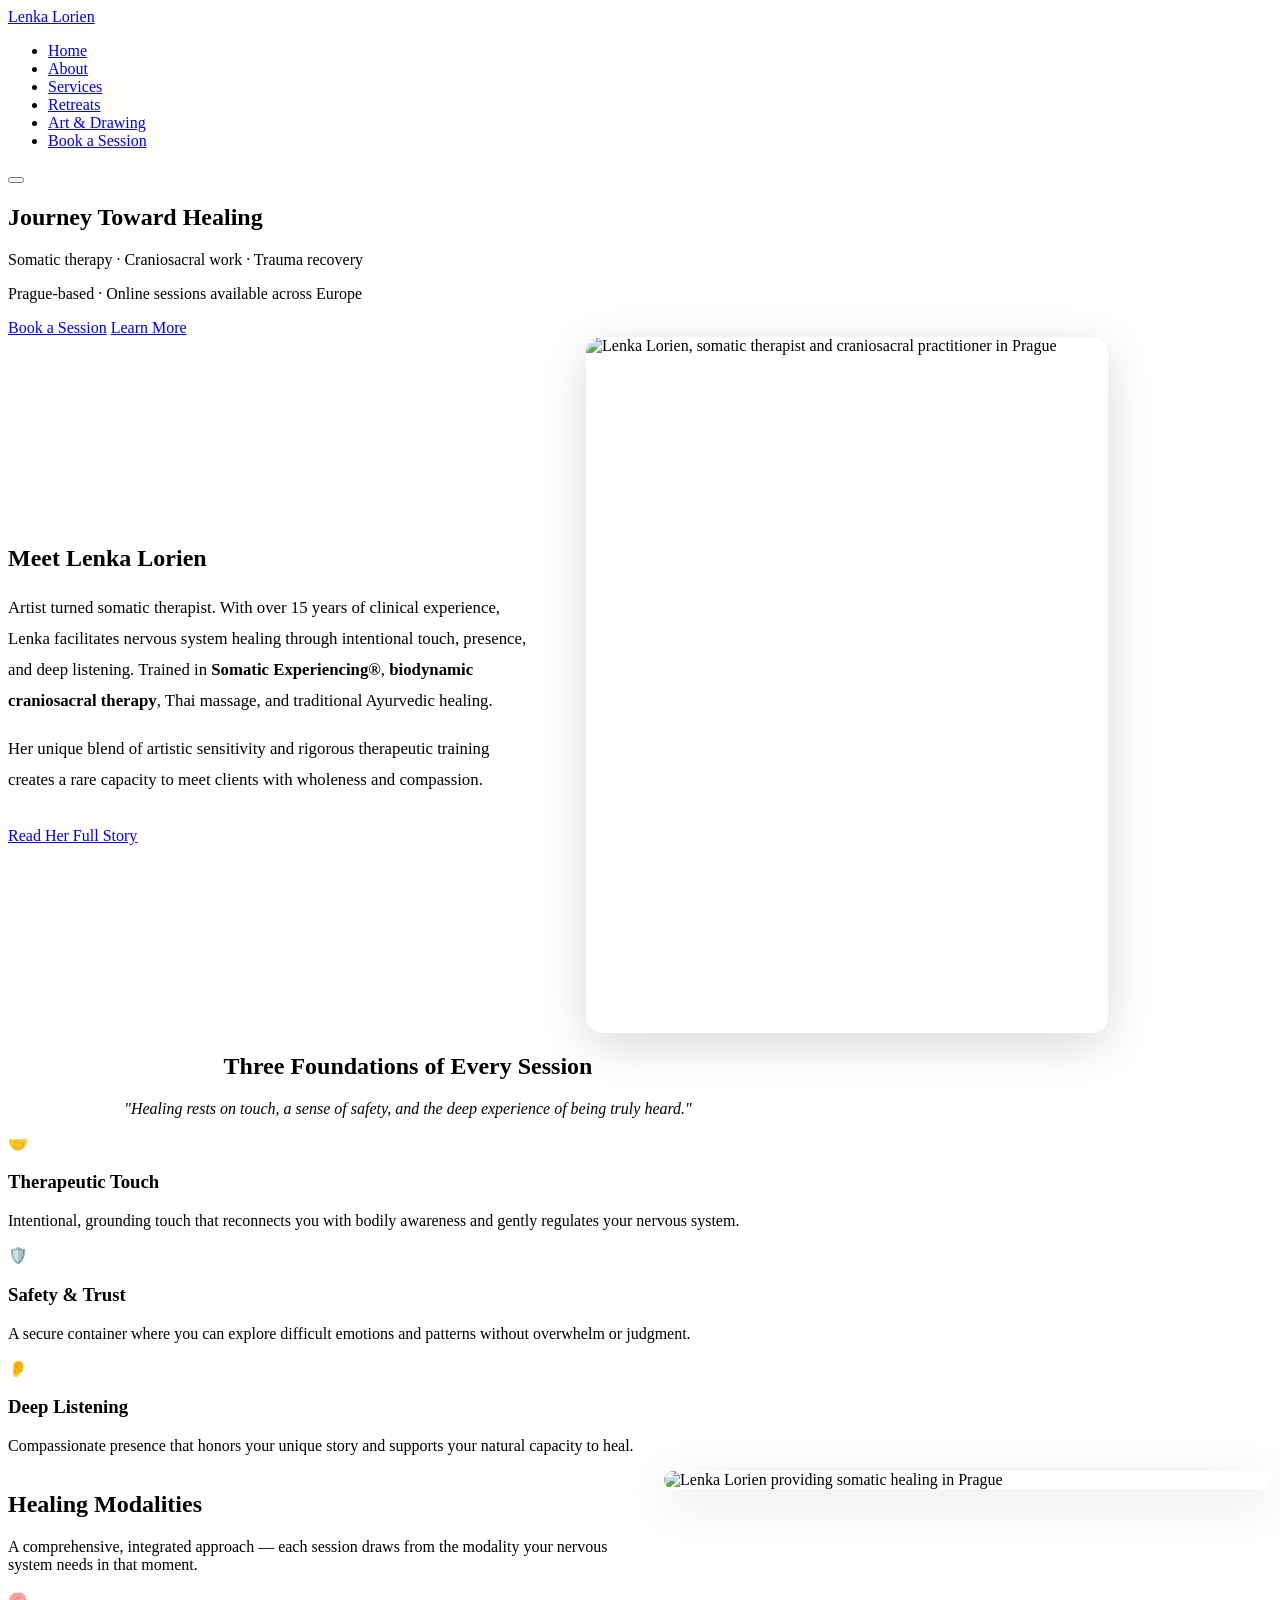
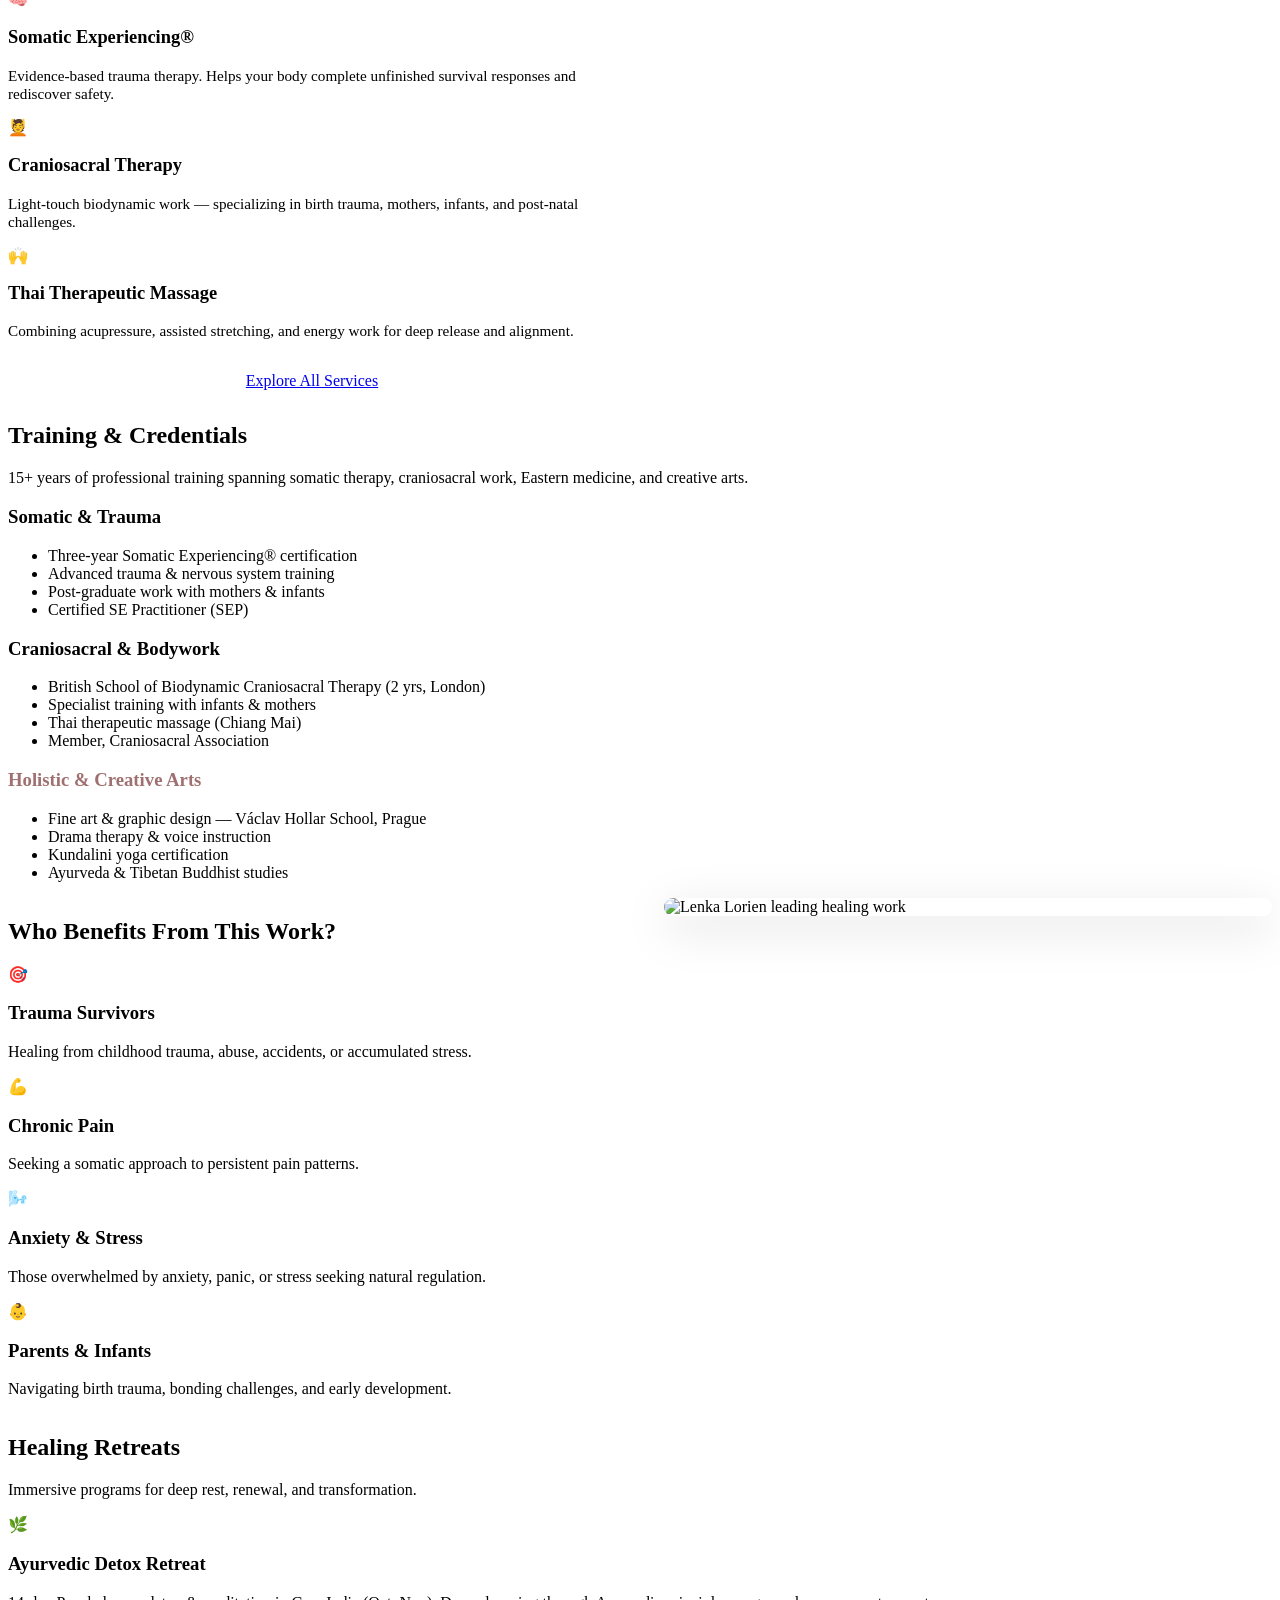
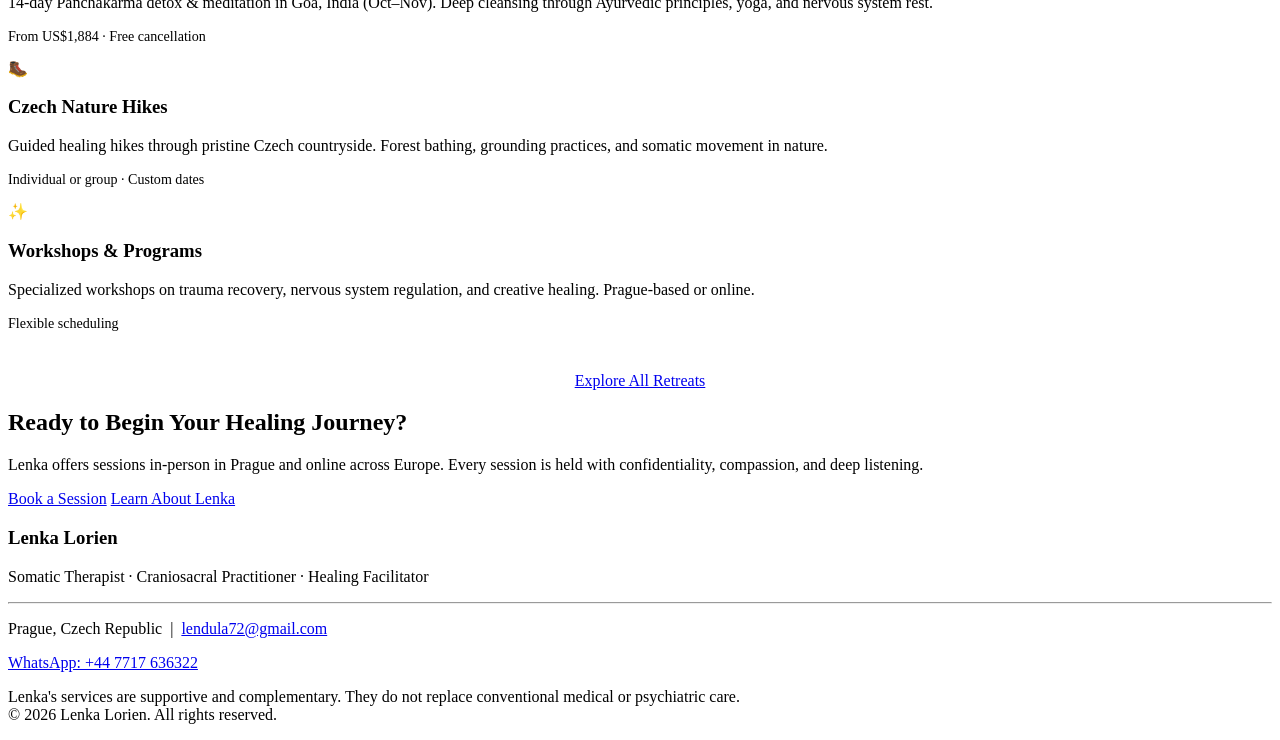
==== commit 49329151: "Add images, SEO optimization, performance tuning, and GitHub Actions ✨ Images: - Added 5 professiona" ====
--- a/index.html
+++ b/index.html
@@ -4,13 +4,45 @@
   <meta charset="UTF-8">
   <meta name="viewport" content="width=device-width, initial-scale=1.0">
   <title>Lenka Lorien | Somatic Therapist & Healing Practitioner · Prague</title>
-  <meta name="description" content="Lenka Lorien — somatic therapist, craniosacral practitioner and trauma specialist based in Prague. Healing through touch, safety, and deep listening.">
+  <meta name="description" content="Lenka Lorien — somatic therapist, craniosacral practitioner and trauma specialist based in Prague. Healing through touch, safety, and deep listening. Over 15 years of clinical experience.">
   <meta property="og:title" content="Lenka Lorien | Somatic Therapy & Healing">
-  <meta property="og:description" content="Trauma healing, Somatic Experiencing®, craniosacral therapy, and Ayurvedic retreats.">
+  <meta property="og:description" content="Trauma healing, Somatic Experiencing®, craniosacral therapy, and Ayurvedic retreats in Prague and online.">
+  <meta property="og:image" content="https://dharteglobal.github.io/lenka/images/lenka-portrait.jpg">
+  <meta property="og:url" content="https://dharteglobal.github.io/lenka/">
+  <meta property="og:type" content="website">
   <meta name="theme-color" content="#6B8F5E">
   <base href="/lenka/">
   <link rel="icon" href="data:image/svg+xml,<svg xmlns='http://www.w3.org/2000/svg' viewBox='0 0 100 100'><rect fill='%236B8F5E' rx='22' width='100' height='100'/><text x='50' y='72' font-size='56' fill='%23fff' text-anchor='middle' font-family='Georgia,serif' font-weight='bold'>L</text></svg>">
+  <link rel="preconnect" href="https://fonts.googleapis.com">
+  <link rel="preconnect" href="https://fonts.gstatic.com" crossorigin>
+  <link href="https://fonts.googleapis.com/css2?family=Cormorant+Garamond:ital,wght@0,400;0,500;0,600;1,400;1,500&family=Nunito:wght@300;400;500;600;700&display=swap" rel="stylesheet">
   <link rel="stylesheet" href="css/style.css">
+  <script type="application/ld+json">
+  {
+    "@context": "https://schema.org",
+    "@type": "LocalBusiness",
+    "name": "Lenka Lorien",
+    "description": "Somatic therapist and craniosacral practitioner specializing in trauma healing and nervous system regulation",
+    "url": "https://dharteglobal.github.io/lenka",
+    "telephone": "+447717636322",
+    "email": "lendula72@gmail.com",
+    "image": "https://dharteglobal.github.io/lenka/images/lenka-portrait.jpg",
+    "address": {
+      "@type": "PostalAddress",
+      "addressLocality": "Prague",
+      "addressCountry": "CZ"
+    },
+    "areaServed": ["CZ", "AT", "DE", "CH", "SK", "PL"],
+    "priceRange": "$$",
+    "knowsAbout": ["Somatic Experiencing", "Craniosacral Therapy", "Trauma Healing", "Nervous System Regulation", "Ayurveda"],
+    "founder": {
+      "@type": "Person",
+      "name": "Lenka Lorien",
+      "jobTitle": "Somatic Therapist & Craniosacral Practitioner"
+    },
+    "openingHours": "Mo-Fr 09:00-18:00"
+  }
+  </script>
 </head>
 <body>
   <header class="header">
@@ -38,18 +70,31 @@
         <p class="tagline">Prague-based · Online sessions available across Europe</p>
         <div class="hero-btns">
           <a href="contact.html" class="btn btn-primary btn-lg">Book a Session</a>
-          <a href="#foundations" class="btn btn-outline btn-lg">Learn More</a>
-        </div>
-      </div>
-    </section>
-
-    <!-- INTRO -->
-    <section class="bg-white" id="foundations">
+          <a href="#about-lenka" class="btn btn-outline btn-lg">Learn More</a>
+        </div>
+      </div>
+    </section>
+
+    <!-- LENKA INTRO WITH PORTRAIT -->
+    <section class="bg-white" id="about-lenka">
+      <div class="wrap" style="max-width:1100px">
+        <div style="display:grid; grid-template-columns:1fr 1fr; gap:3.5rem; align-items:center">
+          <div>
+            <h2>Meet Lenka Lorien</h2>
+            <p style="font-size:1.05rem; line-height:1.85; color:var(--gray)">Artist turned somatic therapist. With over 15 years of clinical experience, Lenka facilitates nervous system healing through intentional touch, presence, and deep listening. Trained in <strong>Somatic Experiencing®</strong>, <strong>biodynamic craniosacral therapy</strong>, Thai massage, and traditional Ayurvedic healing.</p>
+            <p style="font-size:1.05rem; line-height:1.85; color:var(--gray)">Her unique blend of artistic sensitivity and rigorous therapeutic training creates a rare capacity to meet clients with wholeness and compassion.</p>
+            <div style="margin-top:2rem">
+              <a href="about.html" class="btn btn-primary btn-lg">Read Her Full Story</a>
+            </div>
+          </div>
+          <img src="images/lenka-portrait.jpg" alt="Lenka Lorien, somatic therapist and craniosacral practitioner in Prague" style="width:100%; border-radius:16px; box-shadow:0 12px 48px rgba(0,0,0,0.15); object-fit:cover; aspect-ratio:3/4">
+        </div>
+      </div>
+    </section>
+
+    <!-- PHILOSOPHY SECTION -->
+    <section class="bg-cream" id="foundations">
       <div class="wrap" style="text-align:center; max-width:800px">
-        <div class="sec-head">
-          <h2>Healing Through Presence</h2>
-          <p>Lenka Lorien is a somatic therapist and healing practitioner based in Prague, with over 15 years of clinical experience. She specializes in trauma recovery, nervous system regulation, and body-centered healing using <strong>Somatic Experiencing®</strong> and <strong>biodynamic craniosacral therapy</strong>.</p>
-        </div>
         <div class="philosophy-box">
           <h2>Three Foundations of Every Session</h2>
           <p><em>"Healing rests on touch, a sense of safety, and the deep experience of being truly heard."</em></p>
@@ -58,7 +103,7 @@
     </section>
 
     <!-- THREE FOUNDATIONS CARDS -->
-    <section class="bg-cream">
+    <section class="bg-white">
       <div class="wrap">
         <div class="cards-3">
           <div class="card sage-top">
@@ -80,47 +125,37 @@
       </div>
     </section>
 
-    <!-- HEALING MODALITIES -->
+    <!-- HEALING MODALITIES WITH IMAGE -->
     <section class="bg-white">
       <div class="wrap">
-        <div class="sec-head">
-          <h2>Healing Modalities</h2>
-          <p>A comprehensive, integrated approach — each session draws from the modality your nervous system needs in that moment.</p>
-        </div>
-        <div class="cards-3">
-          <div class="card">
-            <div class="card-icon">🧠</div>
-            <h3>Somatic Experiencing®</h3>
-            <p>Evidence-based trauma therapy by Dr. Peter Levine. Helps your body complete unfinished survival responses and rediscover safety.</p>
-          </div>
-          <div class="card">
-            <div class="card-icon">💆</div>
-            <h3>Craniosacral Therapy</h3>
-            <p>Light-touch biodynamic work for all ages — specializing in birth trauma, mothers, infants, and post-natal challenges.</p>
-          </div>
-          <div class="card">
-            <div class="card-icon">🙌</div>
-            <h3>Thai Therapeutic Massage</h3>
-            <p>Trained in Chiang Mai — combining acupressure, assisted stretching, and energy work for deep release and alignment.</p>
-          </div>
-          <div class="card">
-            <div class="card-icon">🎭</div>
-            <h3>Drama &amp; Voice Therapy</h3>
-            <p>Expressive modalities accessing emotional truth through movement and voice. Powerful for grief, shame, and inner child work.</p>
-          </div>
-          <div class="card">
-            <div class="card-icon">🌿</div>
-            <h3>Inner Child &amp; Constellation</h3>
-            <p>Therapeutic approaches to rewire childhood patterns, reconnect with your younger self, and access innate resilience.</p>
-          </div>
-          <div class="card">
-            <div class="card-icon">🌲</div>
-            <h3>Nature Connection</h3>
-            <p>Outdoor healing through the Czech Adventure program — forest bathing, grounding, and somatic practices in nature.</p>
-          </div>
-        </div>
-        <div style="text-align:center; margin-top:2.5rem">
-          <a href="services.html" class="btn btn-primary btn-lg">Explore All Services</a>
+        <div style="display:grid; grid-template-columns:1fr 1fr; gap:3rem; align-items:start; margin-bottom:2rem">
+          <div>
+            <div class="sec-head" style="text-align:left">
+              <h2>Healing Modalities</h2>
+              <p>A comprehensive, integrated approach — each session draws from the modality your nervous system needs in that moment.</p>
+            </div>
+            <div class="cards-3" style="--cols:1; gap:1.2rem">
+              <div class="card">
+                <div class="card-icon">🧠</div>
+                <h3 style="font-size:1.15rem">Somatic Experiencing®</h3>
+                <p style="font-size:0.95rem">Evidence-based trauma therapy. Helps your body complete unfinished survival responses and rediscover safety.</p>
+              </div>
+              <div class="card">
+                <div class="card-icon">💆</div>
+                <h3 style="font-size:1.15rem">Craniosacral Therapy</h3>
+                <p style="font-size:0.95rem">Light-touch biodynamic work — specializing in birth trauma, mothers, infants, and post-natal challenges.</p>
+              </div>
+              <div class="card">
+                <div class="card-icon">🙌</div>
+                <h3 style="font-size:1.15rem">Thai Therapeutic Massage</h3>
+                <p style="font-size:0.95rem">Combining acupressure, assisted stretching, and energy work for deep release and alignment.</p>
+              </div>
+            </div>
+            <div style="margin-top:2rem; text-align:center">
+              <a href="services.html" class="btn btn-primary btn-lg">Explore All Services</a>
+            </div>
+          </div>
+          <img src="images/lenka-bio-1.jpg" alt="Lenka Lorien providing somatic healing in Prague" style="width:100%; border-radius:16px; box-shadow:0 12px 48px rgba(0,0,0,0.15); object-fit:cover">
         </div>
       </div>
     </section>
@@ -161,49 +196,41 @@
             </ul>
           </div>
         </div>
-        <div class="quote-block" style="max-width:720px; margin:2.5rem auto 0">
-          Lenka's services are supportive and complementary — they do not replace conventional medical or psychiatric care. She collaborates with other healthcare providers to support your complete wellbeing.
-        </div>
-      </div>
-    </section>
-
-    <!-- WHO COMES -->
+      </div>
+    </section>
+
+    <!-- WHO COMES WITH IMAGE -->
     <section class="bg-white">
       <div class="wrap">
-        <div class="sec-head">
-          <h2>Who Benefits From This Work?</h2>
-        </div>
-        <div class="cards-3">
-          <div class="card">
-            <div class="card-icon">🎯</div>
-            <h3>Trauma Survivors</h3>
-            <p>Healing from childhood trauma, abuse, accidents, or accumulated stress — at any stage of life.</p>
-          </div>
-          <div class="card">
-            <div class="card-icon">💪</div>
-            <h3>Chronic Pain</h3>
-            <p>Seeking a somatic approach to persistent pain patterns rooted in nervous system dysregulation.</p>
-          </div>
-          <div class="card">
-            <div class="card-icon">🌬️</div>
-            <h3>Anxiety &amp; Stress</h3>
-            <p>Those overwhelmed by anxiety, panic, or stress who want to regulate their nervous system naturally.</p>
-          </div>
-          <div class="card">
-            <div class="card-icon">👶</div>
-            <h3>Parents &amp; Infants</h3>
-            <p>New mothers, newborns, and families navigating birth trauma, bonding challenges, and early development.</p>
-          </div>
-          <div class="card">
-            <div class="card-icon">🌱</div>
-            <h3>Wellness Seekers</h3>
-            <p>Those on a healing journey seeking deeper self-understanding, wholeness, and integration.</p>
-          </div>
-          <div class="card">
-            <div class="card-icon">🎨</div>
-            <h3>Creatives &amp; Artists</h3>
-            <p>Artists seeking to unblock creative flow, process emotional material, and integrate mind and body.</p>
-          </div>
+        <div style="display:grid; grid-template-columns:1fr 1fr; gap:3rem; align-items:start">
+          <div>
+            <div class="sec-head" style="text-align:left">
+              <h2>Who Benefits From This Work?</h2>
+            </div>
+            <div class="cards-3" style="--cols:1; gap:1rem">
+              <div class="card">
+                <div class="card-icon">🎯</div>
+                <h3>Trauma Survivors</h3>
+                <p>Healing from childhood trauma, abuse, accidents, or accumulated stress.</p>
+              </div>
+              <div class="card">
+                <div class="card-icon">💪</div>
+                <h3>Chronic Pain</h3>
+                <p>Seeking a somatic approach to persistent pain patterns.</p>
+              </div>
+              <div class="card">
+                <div class="card-icon">🌬️</div>
+                <h3>Anxiety &amp; Stress</h3>
+                <p>Those overwhelmed by anxiety, panic, or stress seeking natural regulation.</p>
+              </div>
+              <div class="card">
+                <div class="card-icon">👶</div>
+                <h3>Parents &amp; Infants</h3>
+                <p>Navigating birth trauma, bonding challenges, and early development.</p>
+              </div>
+            </div>
+          </div>
+          <img src="images/lenka-bio-3.jpg" alt="Lenka Lorien leading healing work" style="width:100%; border-radius:16px; box-shadow:0 12px 48px rgba(0,0,0,0.15); object-fit:cover">
         </div>
       </div>
     </section>
@@ -266,6 +293,6 @@
     </div>
   </footer>
 
-  <script src="js/main.js"></script>
+  <script src="js/main.js" defer></script>
 </body>
 </html>
--- a/css/style.css
+++ b/css/style.css
@@ -2,7 +2,7 @@
    Lenka Lorien  ·  Healing Website
    ───────────────────────────────────────────────────── */
 
-@import url('https://fonts.googleapis.com/css2?family=Cormorant+Garamond:ital,wght@0,400;0,500;0,600;1,400;1,500&family=Nunito:wght@300;400;500;600;700&display=swap');
+/* Google Fonts loaded via <link> in HTML for better performance */
 
 /* ── DESIGN TOKENS ──────────────────────────────────── */
 :root {
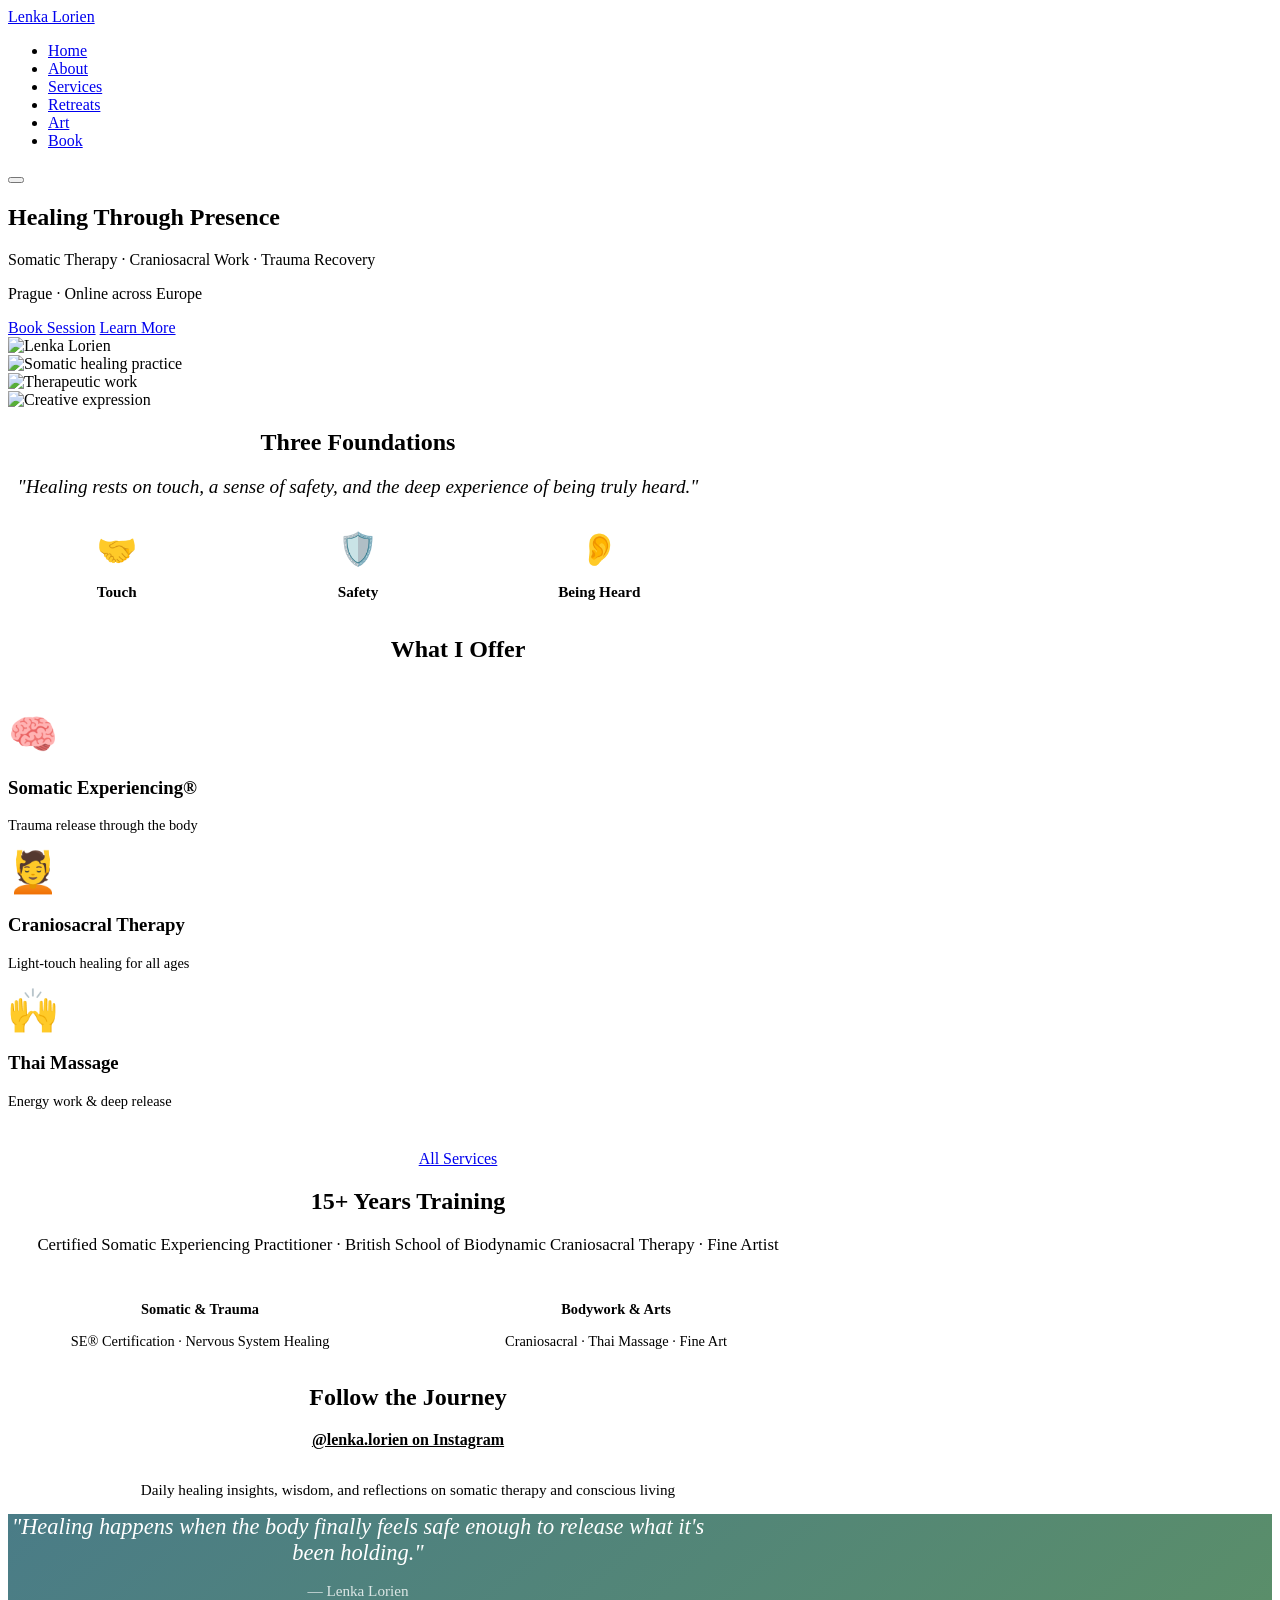
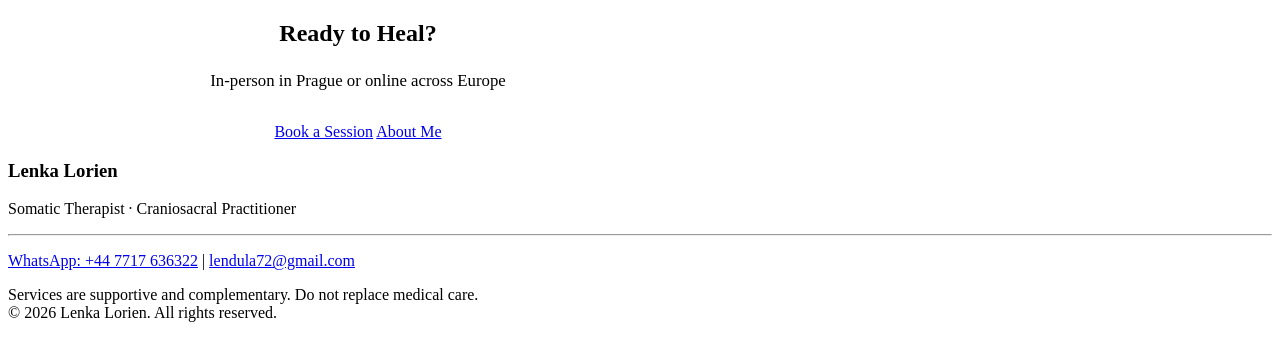
==== commit aeae8253: "Redesign: image-heavy, minimal text, mobile-responsive, beautiful healing aesthetic" ====
--- a/index.html
+++ b/index.html
@@ -3,10 +3,10 @@
 <head>
   <meta charset="UTF-8">
   <meta name="viewport" content="width=device-width, initial-scale=1.0">
-  <title>Lenka Lorien | Somatic Therapist & Healing Practitioner · Prague</title>
-  <meta name="description" content="Lenka Lorien — somatic therapist, craniosacral practitioner and trauma specialist based in Prague. Healing through touch, safety, and deep listening. Over 15 years of clinical experience.">
-  <meta property="og:title" content="Lenka Lorien | Somatic Therapy & Healing">
-  <meta property="og:description" content="Trauma healing, Somatic Experiencing®, craniosacral therapy, and Ayurvedic retreats in Prague and online.">
+  <title>Lenka Lorien | Somatic Therapist · Prague</title>
+  <meta name="description" content="Lenka Lorien — somatic therapist, craniosacral practitioner. Healing through touch, safety, and deep listening.">
+  <meta property="og:title" content="Lenka Lorien | Somatic Therapy">
+  <meta property="og:description" content="Trauma healing, Somatic Experiencing®, craniosacral therapy.">
   <meta property="og:image" content="https://dharteglobal.github.io/lenka/images/lenka-portrait.jpg">
   <meta property="og:url" content="https://dharteglobal.github.io/lenka/">
   <meta property="og:type" content="website">
@@ -22,25 +22,14 @@
     "@context": "https://schema.org",
     "@type": "LocalBusiness",
     "name": "Lenka Lorien",
-    "description": "Somatic therapist and craniosacral practitioner specializing in trauma healing and nervous system regulation",
+    "description": "Somatic therapist and craniosacral practitioner",
     "url": "https://dharteglobal.github.io/lenka",
     "telephone": "+447717636322",
     "email": "lendula72@gmail.com",
     "image": "https://dharteglobal.github.io/lenka/images/lenka-portrait.jpg",
-    "address": {
-      "@type": "PostalAddress",
-      "addressLocality": "Prague",
-      "addressCountry": "CZ"
-    },
-    "areaServed": ["CZ", "AT", "DE", "CH", "SK", "PL"],
-    "priceRange": "$$",
-    "knowsAbout": ["Somatic Experiencing", "Craniosacral Therapy", "Trauma Healing", "Nervous System Regulation", "Ayurveda"],
-    "founder": {
-      "@type": "Person",
-      "name": "Lenka Lorien",
-      "jobTitle": "Somatic Therapist & Craniosacral Practitioner"
-    },
-    "openingHours": "Mo-Fr 09:00-18:00"
+    "address": { "@type": "PostalAddress", "addressLocality": "Prague", "addressCountry": "CZ" },
+    "areaServed": ["CZ", "AT", "DE", "CH", "SK"],
+    "knowsAbout": ["Somatic Experiencing", "Craniosacral Therapy", "Trauma Healing"]
   }
   </script>
 </head>
@@ -49,12 +38,12 @@
     <nav class="navbar">
       <a href="index.html" class="logo">Lenka <span>Lorien</span></a>
       <ul class="nav-menu" id="nav-menu">
-        <li><a href="index.html"   class="nav-link active">Home</a></li>
-        <li><a href="about.html"   class="nav-link">About</a></li>
+        <li><a href="index.html" class="nav-link active">Home</a></li>
+        <li><a href="about.html" class="nav-link">About</a></li>
         <li><a href="services.html" class="nav-link">Services</a></li>
         <li><a href="retreats.html" class="nav-link">Retreats</a></li>
-        <li><a href="art.html"     class="nav-link">Art & Drawing</a></li>
-        <li><a href="contact.html" class="nav-link cta">Book a Session</a></li>
+        <li><a href="art.html" class="nav-link">Art</a></li>
+        <li><a href="contact.html" class="nav-link cta">Book</a></li>
       </ul>
       <button class="hamburger" id="hamburger" aria-label="Menu" aria-expanded="false">
         <span></span><span></span><span></span>
@@ -63,233 +52,153 @@
   </header>
 
   <main>
-    <section class="hero" id="top">
+    <!-- HERO WITH PORTRAIT -->
+    <section class="hero">
       <div class="hero-content">
-        <h1>Journey Toward Healing</h1>
-        <p class="subtitle">Somatic therapy · Craniosacral work · Trauma recovery</p>
-        <p class="tagline">Prague-based · Online sessions available across Europe</p>
+        <h1>Healing Through Presence</h1>
+        <p class="subtitle">Somatic Therapy · Craniosacral Work · Trauma Recovery</p>
+        <p class="tagline">Prague · Online across Europe</p>
         <div class="hero-btns">
-          <a href="contact.html" class="btn btn-primary btn-lg">Book a Session</a>
-          <a href="#about-lenka" class="btn btn-outline btn-lg">Learn More</a>
-        </div>
-      </div>
-    </section>
-
-    <!-- LENKA INTRO WITH PORTRAIT -->
-    <section class="bg-white" id="about-lenka">
-      <div class="wrap" style="max-width:1100px">
-        <div style="display:grid; grid-template-columns:1fr 1fr; gap:3.5rem; align-items:center">
-          <div>
-            <h2>Meet Lenka Lorien</h2>
-            <p style="font-size:1.05rem; line-height:1.85; color:var(--gray)">Artist turned somatic therapist. With over 15 years of clinical experience, Lenka facilitates nervous system healing through intentional touch, presence, and deep listening. Trained in <strong>Somatic Experiencing®</strong>, <strong>biodynamic craniosacral therapy</strong>, Thai massage, and traditional Ayurvedic healing.</p>
-            <p style="font-size:1.05rem; line-height:1.85; color:var(--gray)">Her unique blend of artistic sensitivity and rigorous therapeutic training creates a rare capacity to meet clients with wholeness and compassion.</p>
-            <div style="margin-top:2rem">
-              <a href="about.html" class="btn btn-primary btn-lg">Read Her Full Story</a>
-            </div>
-          </div>
-          <img src="images/lenka-portrait.jpg" alt="Lenka Lorien, somatic therapist and craniosacral practitioner in Prague" style="width:100%; border-radius:16px; box-shadow:0 12px 48px rgba(0,0,0,0.15); object-fit:cover; aspect-ratio:3/4">
-        </div>
-      </div>
-    </section>
-
-    <!-- PHILOSOPHY SECTION -->
-    <section class="bg-cream" id="foundations">
-      <div class="wrap" style="text-align:center; max-width:800px">
+          <a href="contact.html" class="btn btn-primary btn-lg">Book Session</a>
+          <a href="#about" class="btn btn-outline btn-lg">Learn More</a>
+        </div>
+      </div>
+    </section>
+
+    <!-- PHOTO GALLERY -->
+    <section class="bg-white" id="about">
+      <div class="wrap">
+        <div class="gallery">
+          <div class="gallery-item">
+            <img src="images/lenka-portrait.jpg" alt="Lenka Lorien" loading="lazy">
+          </div>
+          <div class="gallery-item">
+            <img src="images/lenka-bio-1.jpg" alt="Somatic healing practice" loading="lazy">
+          </div>
+          <div class="gallery-item">
+            <img src="images/lenka-bio-3.jpg" alt="Therapeutic work" loading="lazy">
+          </div>
+          <div class="gallery-item">
+            <img src="images/lenka-art-1.jpg" alt="Creative expression" loading="lazy">
+          </div>
+        </div>
+      </div>
+    </section>
+
+    <!-- CORE MESSAGE -->
+    <section class="bg-cream">
+      <div class="wrap" style="max-width:700px; text-align:center">
+        <h2>Three Foundations</h2>
         <div class="philosophy-box">
-          <h2>Three Foundations of Every Session</h2>
-          <p><em>"Healing rests on touch, a sense of safety, and the deep experience of being truly heard."</em></p>
-        </div>
-      </div>
-    </section>
-
-    <!-- THREE FOUNDATIONS CARDS -->
+          <p style="font-size:1.2rem; font-style:italic; margin:0">
+            "Healing rests on touch, a sense of safety, and the deep experience of being truly heard."
+          </p>
+        </div>
+        <div style="display:grid; grid-template-columns:1fr 1fr 1fr; gap:1.5rem; margin-top:2rem">
+          <div>
+            <div style="font-size:2rem; margin-bottom:0.5rem">🤝</div>
+            <p style="font-size:0.95rem"><strong>Touch</strong></p>
+          </div>
+          <div>
+            <div style="font-size:2rem; margin-bottom:0.5rem">🛡️</div>
+            <p style="font-size:0.95rem"><strong>Safety</strong></p>
+          </div>
+          <div>
+            <div style="font-size:2rem; margin-bottom:0.5rem">👂</div>
+            <p style="font-size:0.95rem"><strong>Being Heard</strong></p>
+          </div>
+        </div>
+      </div>
+    </section>
+
+    <!-- MODALITIES (MINIMAL) -->
     <section class="bg-white">
-      <div class="wrap">
+      <div class="wrap" style="max-width:900px">
+        <h2 style="text-align:center; margin-bottom:3rem">What I Offer</h2>
         <div class="cards-3">
           <div class="card sage-top">
-            <div class="card-icon">🤝</div>
-            <h3>Therapeutic Touch</h3>
-            <p>Intentional, grounding touch that reconnects you with bodily awareness and gently regulates your nervous system.</p>
+            <div style="font-size:2.5rem; margin-bottom:1rem">🧠</div>
+            <h3>Somatic Experiencing®</h3>
+            <p style="font-size:0.9rem">Trauma release through the body</p>
           </div>
           <div class="card teal-top">
-            <div class="card-icon">🛡️</div>
-            <h3>Safety &amp; Trust</h3>
-            <p>A secure container where you can explore difficult emotions and patterns without overwhelm or judgment.</p>
+            <div style="font-size:2.5rem; margin-bottom:1rem">💆</div>
+            <h3>Craniosacral Therapy</h3>
+            <p style="font-size:0.9rem">Light-touch healing for all ages</p>
           </div>
           <div class="card gold-top">
-            <div class="card-icon">👂</div>
-            <h3>Deep Listening</h3>
-            <p>Compassionate presence that honors your unique story and supports your natural capacity to heal.</p>
-          </div>
-        </div>
-      </div>
-    </section>
-
-    <!-- HEALING MODALITIES WITH IMAGE -->
+            <div style="font-size:2.5rem; margin-bottom:1rem">🙌</div>
+            <h3>Thai Massage</h3>
+            <p style="font-size:0.9rem">Energy work & deep release</p>
+          </div>
+        </div>
+        <div style="text-align:center; margin-top:2.5rem">
+          <a href="services.html" class="btn btn-primary btn-lg">All Services</a>
+        </div>
+      </div>
+    </section>
+
+    <!-- CREDENTIALS (BRIEF) -->
+    <section class="bg-cream">
+      <div class="wrap" style="max-width:800px; text-align:center">
+        <h2>15+ Years Training</h2>
+        <p style="margin-bottom:2rem; font-size:1.05rem">Certified Somatic Experiencing Practitioner · British School of Biodynamic Craniosacral Therapy · Fine Artist</p>
+        <div style="display:grid; grid-template-columns:1fr 1fr; gap:2rem; font-size:0.9rem">
+          <div>
+            <p><strong>Somatic & Trauma</strong></p>
+            <p style="color:var(--gray-light)">SE® Certification · Nervous System Healing</p>
+          </div>
+          <div>
+            <p><strong>Bodywork & Arts</strong></p>
+            <p style="color:var(--gray-light)">Craniosacral · Thai Massage · Fine Art</p>
+          </div>
+        </div>
+      </div>
+    </section>
+
+    <!-- INSTAGRAM SECTION -->
     <section class="bg-white">
-      <div class="wrap">
-        <div style="display:grid; grid-template-columns:1fr 1fr; gap:3rem; align-items:start; margin-bottom:2rem">
-          <div>
-            <div class="sec-head" style="text-align:left">
-              <h2>Healing Modalities</h2>
-              <p>A comprehensive, integrated approach — each session draws from the modality your nervous system needs in that moment.</p>
-            </div>
-            <div class="cards-3" style="--cols:1; gap:1.2rem">
-              <div class="card">
-                <div class="card-icon">🧠</div>
-                <h3 style="font-size:1.15rem">Somatic Experiencing®</h3>
-                <p style="font-size:0.95rem">Evidence-based trauma therapy. Helps your body complete unfinished survival responses and rediscover safety.</p>
-              </div>
-              <div class="card">
-                <div class="card-icon">💆</div>
-                <h3 style="font-size:1.15rem">Craniosacral Therapy</h3>
-                <p style="font-size:0.95rem">Light-touch biodynamic work — specializing in birth trauma, mothers, infants, and post-natal challenges.</p>
-              </div>
-              <div class="card">
-                <div class="card-icon">🙌</div>
-                <h3 style="font-size:1.15rem">Thai Therapeutic Massage</h3>
-                <p style="font-size:0.95rem">Combining acupressure, assisted stretching, and energy work for deep release and alignment.</p>
-              </div>
-            </div>
-            <div style="margin-top:2rem; text-align:center">
-              <a href="services.html" class="btn btn-primary btn-lg">Explore All Services</a>
-            </div>
-          </div>
-          <img src="images/lenka-bio-1.jpg" alt="Lenka Lorien providing somatic healing in Prague" style="width:100%; border-radius:16px; box-shadow:0 12px 48px rgba(0,0,0,0.15); object-fit:cover">
-        </div>
-      </div>
-    </section>
-
-    <!-- CREDENTIALS -->
-    <section class="bg-cream">
-      <div class="wrap">
-        <div class="sec-head">
-          <h2>Training &amp; Credentials</h2>
-          <p>15+ years of professional training spanning somatic therapy, craniosacral work, Eastern medicine, and creative arts.</p>
-        </div>
-        <div class="cards-3">
-          <div class="card sage-top">
-            <h3 style="color:var(--sage)">Somatic &amp; Trauma</h3>
-            <ul class="check-list" style="margin-top:1rem">
-              <li>Three-year Somatic Experiencing® certification</li>
-              <li>Advanced trauma &amp; nervous system training</li>
-              <li>Post-graduate work with mothers &amp; infants</li>
-              <li>Certified SE Practitioner (SEP)</li>
-            </ul>
-          </div>
-          <div class="card teal-top">
-            <h3 style="color:var(--teal)">Craniosacral &amp; Bodywork</h3>
-            <ul class="check-list" style="margin-top:1rem">
-              <li>British School of Biodynamic Craniosacral Therapy (2 yrs, London)</li>
-              <li>Specialist training with infants &amp; mothers</li>
-              <li>Thai therapeutic massage (Chiang Mai)</li>
-              <li>Member, Craniosacral Association</li>
-            </ul>
-          </div>
-          <div class="card rose-top">
-            <h3 style="color:#A07070">Holistic &amp; Creative Arts</h3>
-            <ul class="check-list" style="margin-top:1rem">
-              <li>Fine art &amp; graphic design — Václav Hollar School, Prague</li>
-              <li>Drama therapy &amp; voice instruction</li>
-              <li>Kundalini yoga certification</li>
-              <li>Ayurveda &amp; Tibetan Buddhist studies</li>
-            </ul>
-          </div>
-        </div>
-      </div>
-    </section>
-
-    <!-- WHO COMES WITH IMAGE -->
+      <div class="wrap" style="max-width:800px; text-align:center">
+        <h2>Follow the Journey</h2>
+        <p style="margin-bottom:2rem">
+          <a href="https://instagram.com/lenka.lorien" target="_blank" rel="noopener" style="color:var(--sage); font-weight:600; text-decoration:underline">
+            @lenka.lorien on Instagram
+          </a>
+        </p>
+        <p style="font-size:0.95rem; color:var(--gray)">Daily healing insights, wisdom, and reflections on somatic therapy and conscious living</p>
+      </div>
+    </section>
+
+    <!-- TESTIMONIAL QUOTE -->
+    <section class="bg-sage" style="background: linear-gradient(140deg, #4A7C87 0%, #5A8E6A 100%)">
+      <div class="wrap" style="max-width:700px; text-align:center">
+        <p style="color:#fff; font-size:1.4rem; font-style:italic; margin:0; font-family:'Cormorant Garamond', serif">
+          "Healing happens when the body finally feels safe enough to release what it's been holding."
+        </p>
+        <p style="color:rgba(255,255,255,0.8); margin-top:1rem; font-size:0.95rem">— Lenka Lorien</p>
+      </div>
+    </section>
+
+    <!-- CTA -->
     <section class="bg-white">
-      <div class="wrap">
-        <div style="display:grid; grid-template-columns:1fr 1fr; gap:3rem; align-items:start">
-          <div>
-            <div class="sec-head" style="text-align:left">
-              <h2>Who Benefits From This Work?</h2>
-            </div>
-            <div class="cards-3" style="--cols:1; gap:1rem">
-              <div class="card">
-                <div class="card-icon">🎯</div>
-                <h3>Trauma Survivors</h3>
-                <p>Healing from childhood trauma, abuse, accidents, or accumulated stress.</p>
-              </div>
-              <div class="card">
-                <div class="card-icon">💪</div>
-                <h3>Chronic Pain</h3>
-                <p>Seeking a somatic approach to persistent pain patterns.</p>
-              </div>
-              <div class="card">
-                <div class="card-icon">🌬️</div>
-                <h3>Anxiety &amp; Stress</h3>
-                <p>Those overwhelmed by anxiety, panic, or stress seeking natural regulation.</p>
-              </div>
-              <div class="card">
-                <div class="card-icon">👶</div>
-                <h3>Parents &amp; Infants</h3>
-                <p>Navigating birth trauma, bonding challenges, and early development.</p>
-              </div>
-            </div>
-          </div>
-          <img src="images/lenka-bio-3.jpg" alt="Lenka Lorien leading healing work" style="width:100%; border-radius:16px; box-shadow:0 12px 48px rgba(0,0,0,0.15); object-fit:cover">
-        </div>
-      </div>
-    </section>
-
-    <!-- RETREATS HIGHLIGHT -->
-    <section class="bg-cream">
-      <div class="wrap">
-        <div class="sec-head">
-          <h2>Healing Retreats</h2>
-          <p>Immersive programs for deep rest, renewal, and transformation.</p>
-        </div>
-        <div class="cards-3">
-          <div class="card teal-top">
-            <div class="card-icon">🌿</div>
-            <h3>Ayurvedic Detox Retreat</h3>
-            <p>14-day Panchakarma detox &amp; meditation in Goa, India (Oct–Nov). Deep cleansing through Ayurvedic principles, yoga, and nervous system rest.</p>
-            <p style="font-size:0.88rem; color:var(--gray-light); margin-top:0.75rem">From US$1,884 · Free cancellation</p>
-          </div>
-          <div class="card sage-top">
-            <div class="card-icon">🥾</div>
-            <h3>Czech Nature Hikes</h3>
-            <p>Guided healing hikes through pristine Czech countryside. Forest bathing, grounding practices, and somatic movement in nature.</p>
-            <p style="font-size:0.88rem; color:var(--gray-light); margin-top:0.75rem">Individual or group · Custom dates</p>
-          </div>
-          <div class="card gold-top">
-            <div class="card-icon">✨</div>
-            <h3>Workshops &amp; Programs</h3>
-            <p>Specialized workshops on trauma recovery, nervous system regulation, and creative healing. Prague-based or online.</p>
-            <p style="font-size:0.88rem; color:var(--gray-light); margin-top:0.75rem">Flexible scheduling</p>
-          </div>
-        </div>
-        <div style="text-align:center; margin-top:2.5rem">
-          <a href="retreats.html" class="btn btn-teal btn-lg">Explore All Retreats</a>
-        </div>
-      </div>
-    </section>
-
-    <!-- CTA BAND -->
-    <div class="cta-band">
-      <div class="wrap">
-        <h2>Ready to Begin Your Healing Journey?</h2>
-        <p>Lenka offers sessions in-person in Prague and online across Europe. Every session is held with confidentiality, compassion, and deep listening.</p>
-        <div class="hero-btns">
-          <a href="contact.html" class="btn btn-outline btn-lg">Book a Session</a>
-          <a href="about.html"   class="btn btn-primary btn-lg">Learn About Lenka</a>
-        </div>
-      </div>
-    </div>
+      <div class="wrap" style="max-width:700px; text-align:center">
+        <h2 style="margin-bottom:1.5rem">Ready to Heal?</h2>
+        <p style="margin-bottom:2rem; font-size:1.05rem">In-person in Prague or online across Europe</p>
+        <div class="hero-btns" style="justify-content:center">
+          <a href="contact.html" class="btn btn-primary btn-lg">Book a Session</a>
+          <a href="about.html" class="btn btn-outline btn-lg">About Me</a>
+        </div>
+      </div>
+    </section>
   </main>
 
   <footer class="footer">
     <div class="footer-inner">
       <h3>Lenka Lorien</h3>
-      <p class="tagline">Somatic Therapist · Craniosacral Practitioner · Healing Facilitator</p>
+      <p class="tagline">Somatic Therapist · Craniosacral Practitioner</p>
       <hr class="footer-rule">
-      <p>Prague, Czech Republic &nbsp;|&nbsp; <a href="mailto:lendula72@gmail.com">lendula72@gmail.com</a></p>
-      <p><a href="https://wa.me/447717636322">WhatsApp: +44 7717 636322</a></p>
-      <p class="footer-disclaimer">Lenka's services are supportive and complementary. They do not replace conventional medical or psychiatric care.<br>
-      &copy; 2026 Lenka Lorien. All rights reserved.</p>
+      <p><a href="https://wa.me/447717636322">WhatsApp: +44 7717 636322</a> | <a href="mailto:lendula72@gmail.com">lendula72@gmail.com</a></p>
+      <p class="footer-disclaimer">Services are supportive and complementary. Do not replace medical care.<br>&copy; 2026 Lenka Lorien. All rights reserved.</p>
     </div>
   </footer>
 
--- a/css/style.css
+++ b/css/style.css
@@ -465,15 +465,43 @@
   to   { opacity: 1; transform: translateY(0); }
 }
 
+/* ── IMAGE GALLERY GRID ─────────────────────────────── */
+.gallery {
+  display: grid;
+  grid-template-columns: repeat(auto-fit, minmax(280px, 1fr));
+  gap: 1.5rem;
+}
+.gallery-item {
+  position: relative;
+  overflow: hidden;
+  border-radius: var(--r-lg);
+  aspect-ratio: 1;
+  box-shadow: var(--shadow-md);
+}
+.gallery-item img {
+  width: 100%;
+  height: 100%;
+  object-fit: cover;
+  transition: transform 0.3s ease;
+}
+.gallery-item:hover img {
+  transform: scale(1.05);
+}
+
 /* ── RESPONSIVE ──────────────────────────────────────── */
 @media (max-width: 900px) {
   .cards-3   { grid-template-columns: repeat(2, 1fr); }
   .contact-grid { grid-template-columns: 1fr; }
+  .gallery { grid-template-columns: repeat(auto-fit, minmax(200px, 1fr)); }
 }
 
 @media (max-width: 680px) {
-  section    { padding: 3.5rem 0; }
-  .wrap      { padding: 0 1.25rem; }
+  section    { padding: 2.5rem 0; }
+  .wrap      { padding: 0 1rem; }
+
+  h1 { font-size: clamp(2rem, 5vw, 2.8rem); }
+  h2 { font-size: clamp(1.5rem, 4vw, 2rem); }
+  h3 { font-size: 1.1rem; }
 
   .hamburger { display: flex; }
   .nav-menu {
@@ -487,30 +515,50 @@
     padding: 0.75rem 0;
     box-shadow: var(--shadow-md);
     border-top: 1px solid var(--border);
+    max-height: 70vh;
+    overflow-y: auto;
   }
   .nav-menu.open { display: flex; }
   .nav-menu li   { width: 100%; }
   .nav-link {
     display: block;
-    padding: 0.75rem 1.5rem;
+    padding: 1rem 1.5rem;
     border-radius: 0;
+    font-size: 0.95rem;
   }
   .nav-link.cta {
-    margin: 0.75rem 1.5rem;
+    margin: 0.5rem 1rem;
     border-radius: var(--r-pill);
     text-align: center;
     display: block;
   }
 
-  .hero       { min-height: 72vh; }
-  .hero-sm    { min-height: 38vh; }
-  .hero-btns  { flex-direction: column; align-items: center; }
-  .btn        { width: 100%; max-width: 300px; }
+  .hero       { min-height: 60vh; }
+  .hero-sm    { min-height: 35vh; }
+  .hero-content { padding: 0 1rem; }
+  .hero h1    { margin-bottom: 0.8rem; }
+  .hero .subtitle { font-size: 1rem; }
+  .hero .tagline { font-size: 0.85rem; }
+  .hero-btns  { flex-direction: column; align-items: stretch; gap: 0.8rem; }
+  .btn        { width: 100%; max-width: none; padding: 0.9rem 1.5rem; font-size: 0.95rem; }
+  .btn-lg     { padding: 1rem 1.5rem; }
 
   .cards-3, .cards-2 { grid-template-columns: 1fr; }
-  .philosophy-box    { padding: 2rem 1.5rem; }
-  .quote-block       { padding: 1.5rem; }
-  .sec-head          { margin-bottom: 2.5rem; }
+  .gallery { grid-template-columns: 1fr; }
+  .gallery-item { aspect-ratio: 4/3; }
+  .philosophy-box    { padding: 1.5rem; margin: 1.5rem 0; }
+  .quote-block       { padding: 1.5rem; margin: 1.5rem 0; font-size: 1.1rem; }
+  .sec-head          { margin-bottom: 2rem; }
+  .sec-head h2 { margin-bottom: 0.5rem; }
+  .sec-head p { font-size: 0.95rem; }
+
+  .contact-grid { gap: 2rem; }
+  .form-group { margin-bottom: 1rem; }
+  .form-group label { font-size: 0.85rem; }
+  .form-group input, .form-group textarea, .form-group select {
+    padding: 0.7rem 0.85rem;
+    font-size: 1rem;
+  }
 }
 
 /* ── PRINT ───────────────────────────────────────────── */
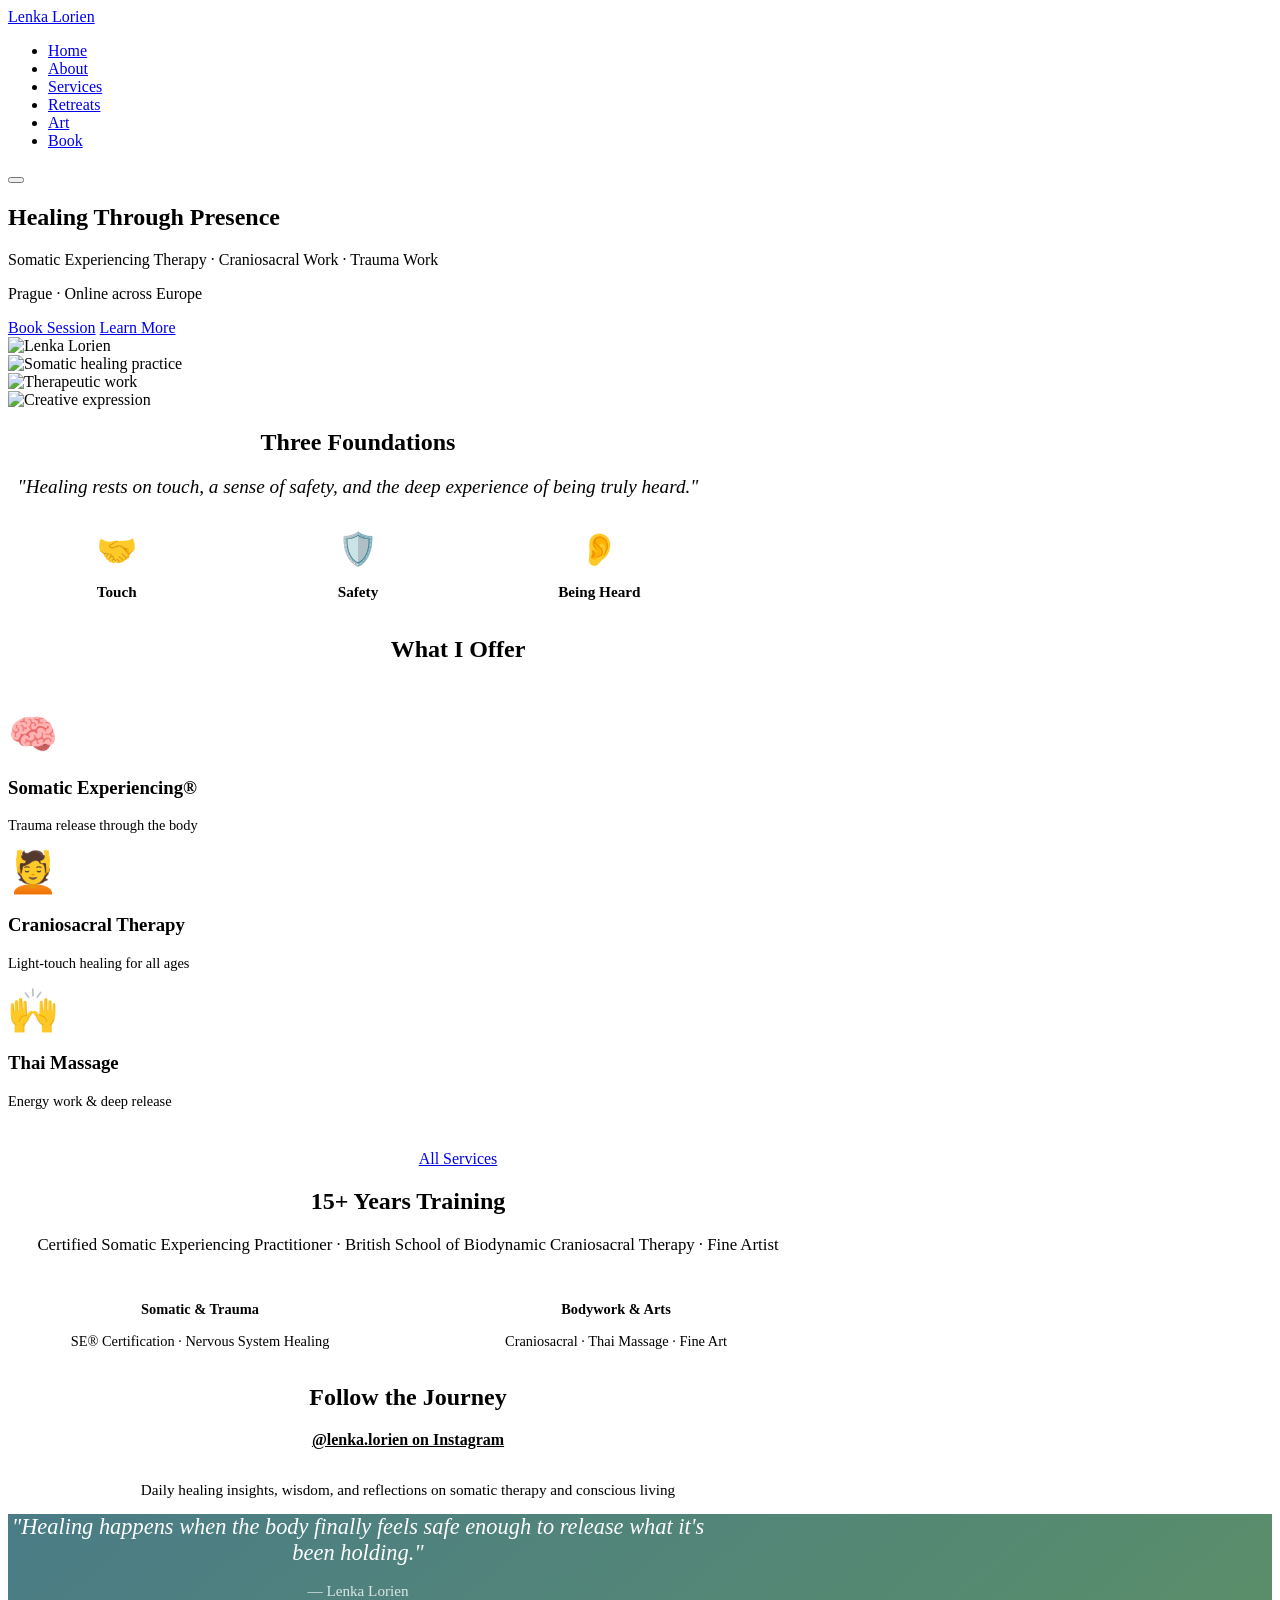
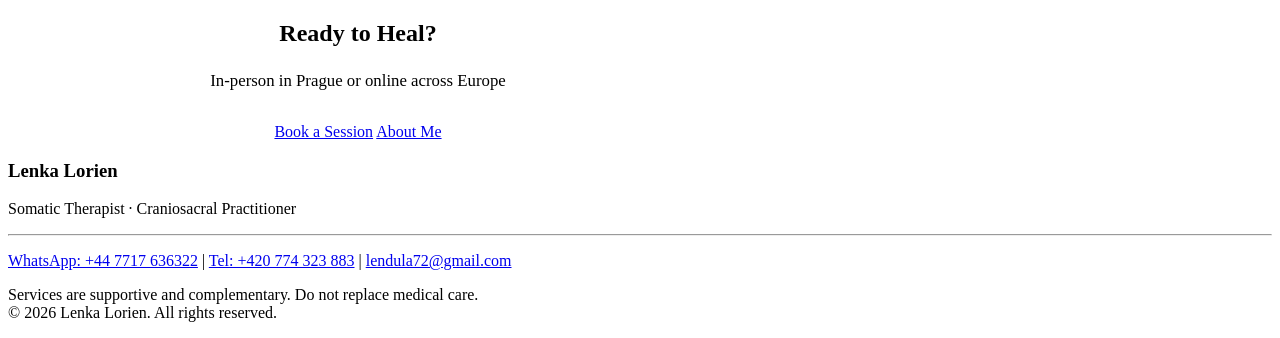
==== commit 8bf4731d: "Apply Lenka's requested updates: new tagline, fuller service descriptions, 90-min craniosacral, all " ====
--- a/index.html
+++ b/index.html
@@ -24,7 +24,7 @@
     "name": "Lenka Lorien",
     "description": "Somatic therapist and craniosacral practitioner",
     "url": "https://dharteglobal.github.io/lenka",
-    "telephone": "+447717636322",
+    "telephone": "+420774323883",
     "email": "lendula72@gmail.com",
     "image": "https://dharteglobal.github.io/lenka/images/lenka-portrait.jpg",
     "address": { "@type": "PostalAddress", "addressLocality": "Prague", "addressCountry": "CZ" },
@@ -56,7 +56,7 @@
     <section class="hero">
       <div class="hero-content">
         <h1>Healing Through Presence</h1>
-        <p class="subtitle">Somatic Therapy · Craniosacral Work · Trauma Recovery</p>
+        <p class="subtitle">Somatic Experiencing Therapy · Craniosacral Work · Trauma Work</p>
         <p class="tagline">Prague · Online across Europe</p>
         <div class="hero-btns">
           <a href="contact.html" class="btn btn-primary btn-lg">Book Session</a>
@@ -197,7 +197,7 @@
       <h3>Lenka Lorien</h3>
       <p class="tagline">Somatic Therapist · Craniosacral Practitioner</p>
       <hr class="footer-rule">
-      <p><a href="https://wa.me/447717636322">WhatsApp: +44 7717 636322</a> | <a href="mailto:lendula72@gmail.com">lendula72@gmail.com</a></p>
+      <p><a href="https://wa.me/447717636322">WhatsApp: +44 7717 636322</a> | <a href="tel:+420774323883">Tel: +420 774 323 883</a> | <a href="mailto:lendula72@gmail.com">lendula72@gmail.com</a></p>
       <p class="footer-disclaimer">Services are supportive and complementary. Do not replace medical care.<br>&copy; 2026 Lenka Lorien. All rights reserved.</p>
     </div>
   </footer>
